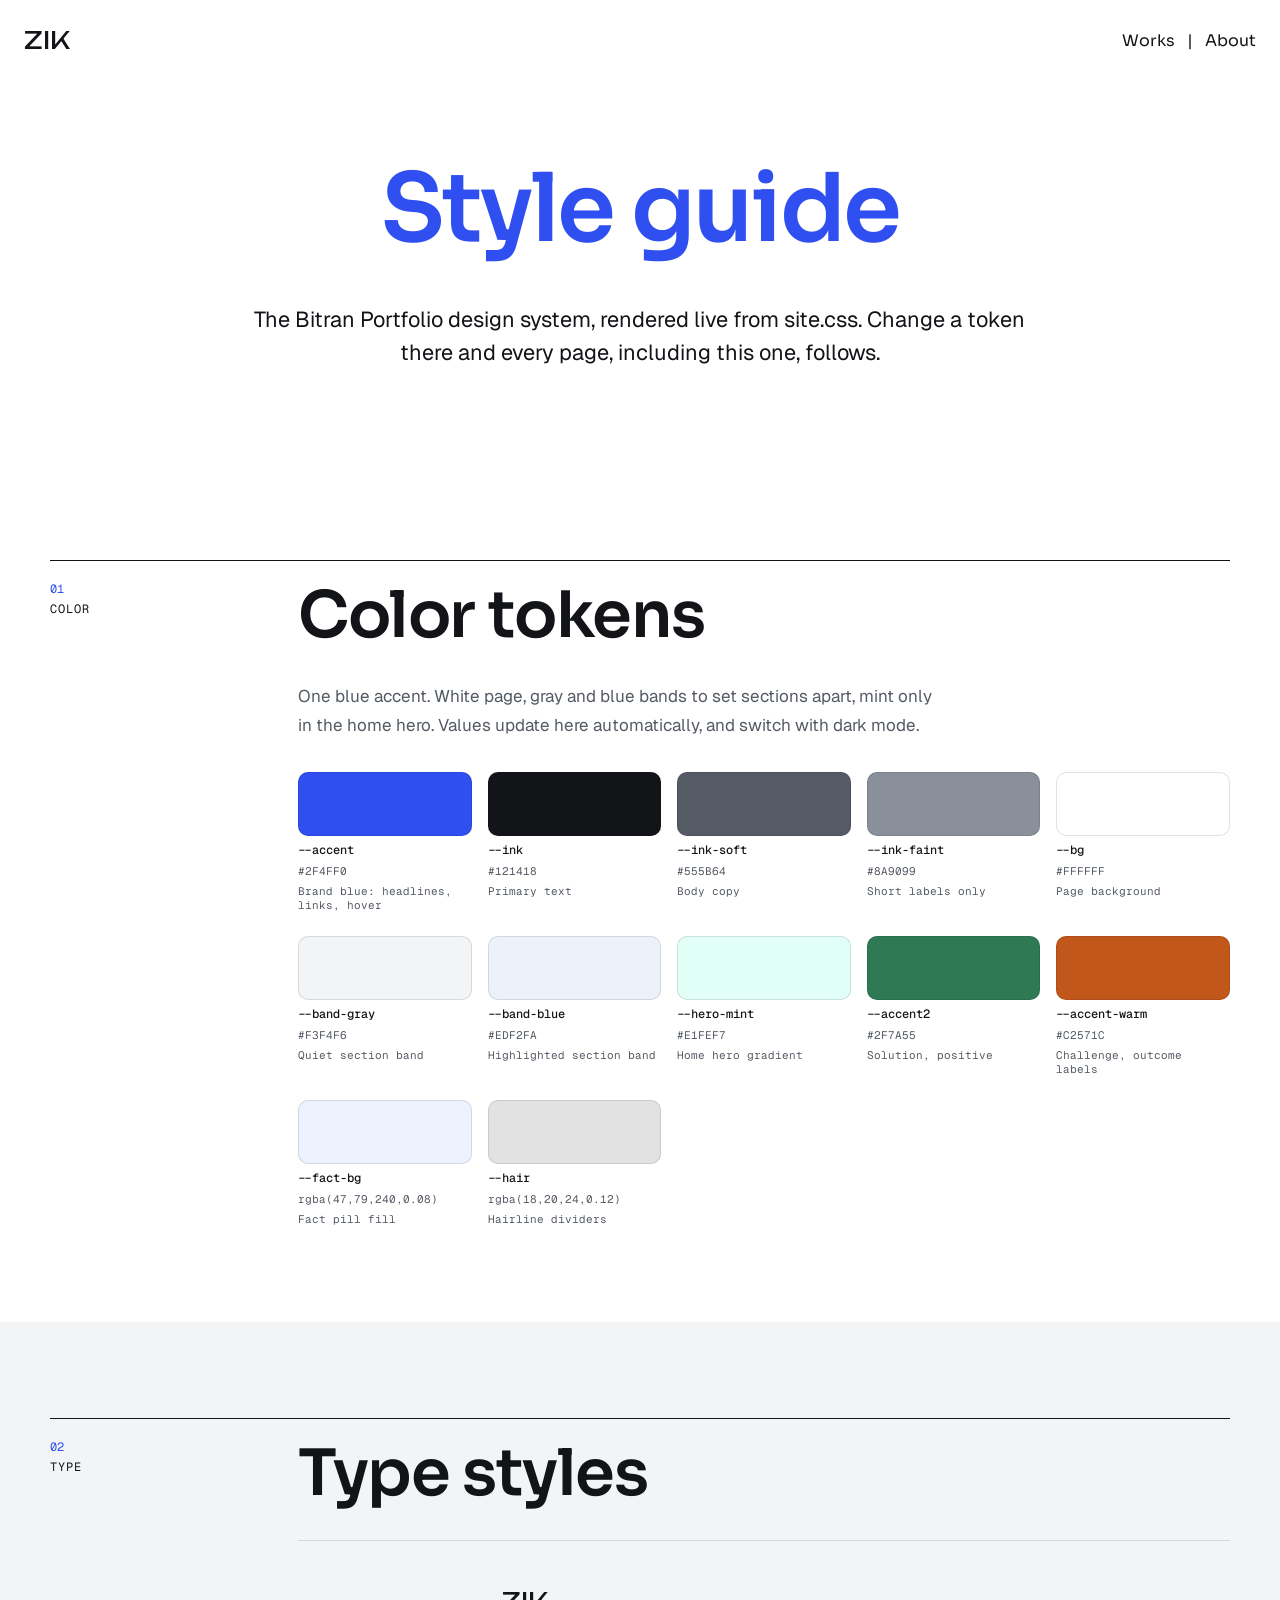
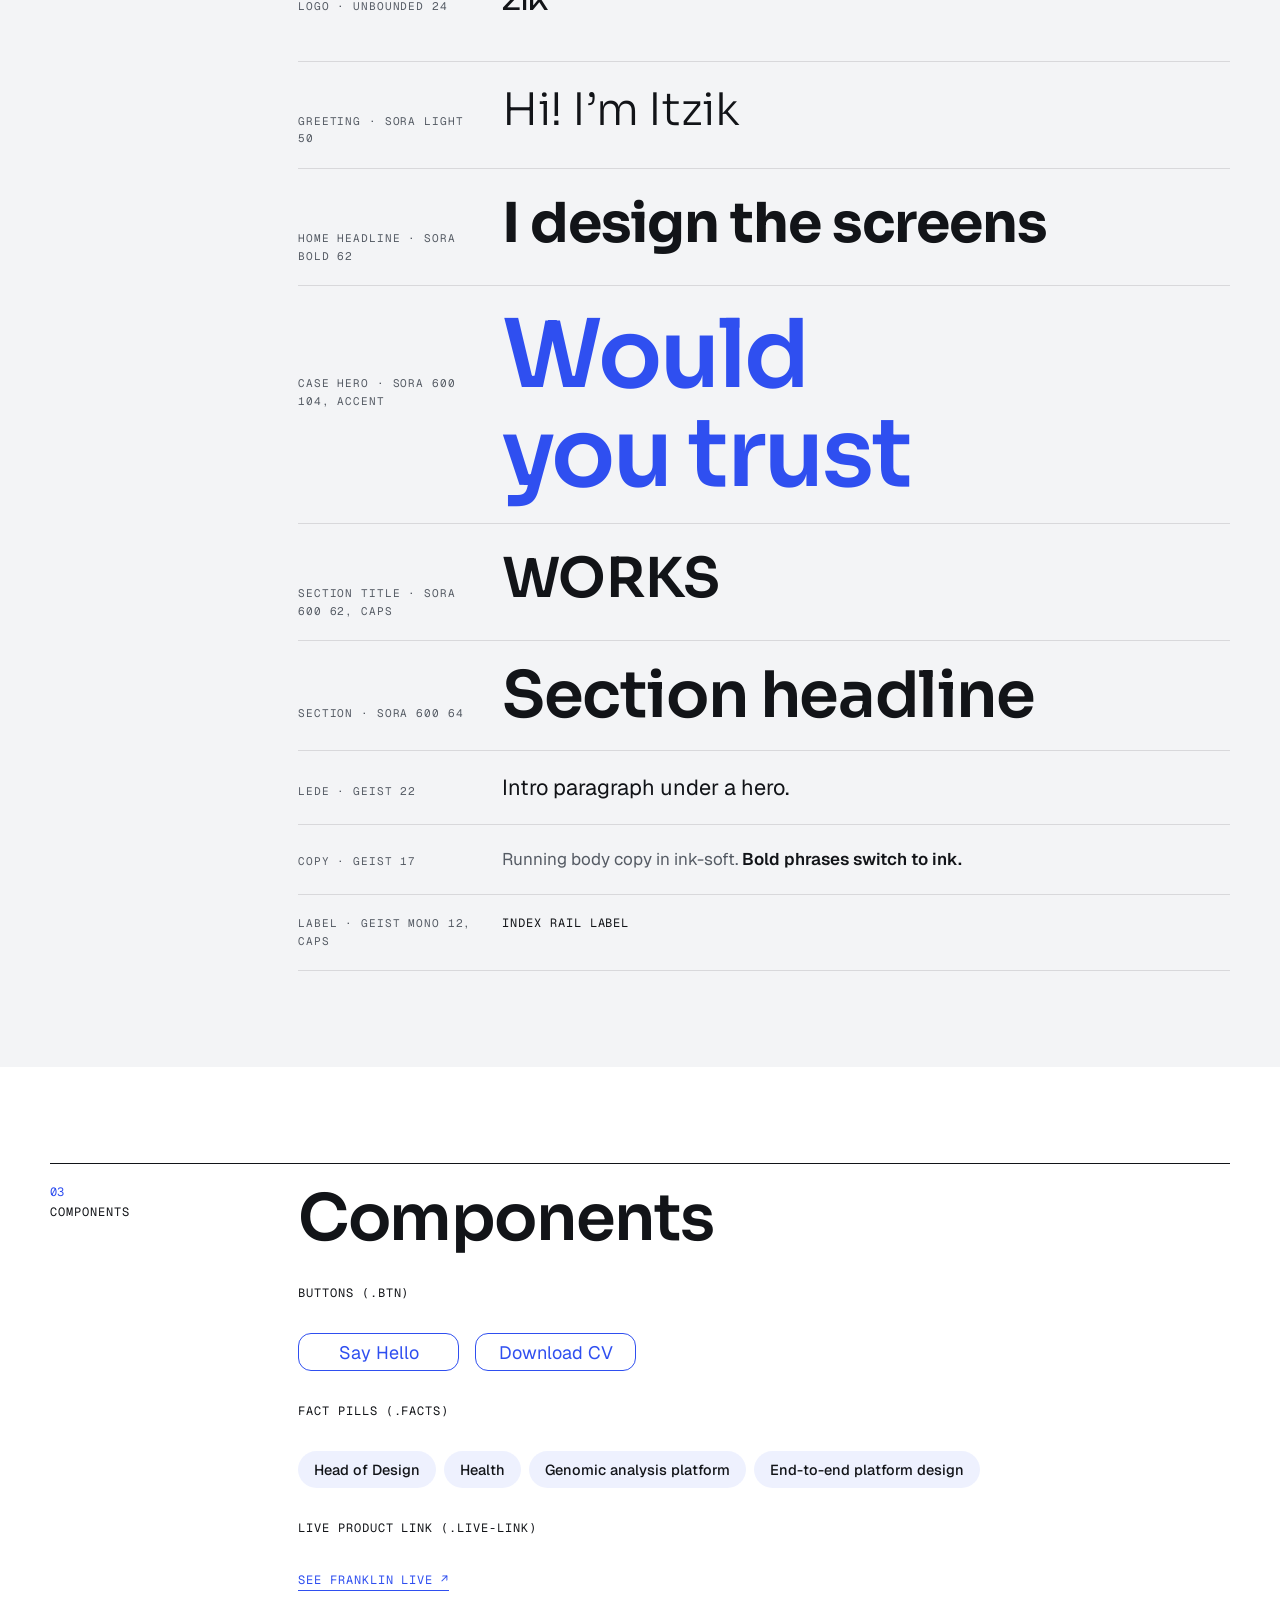
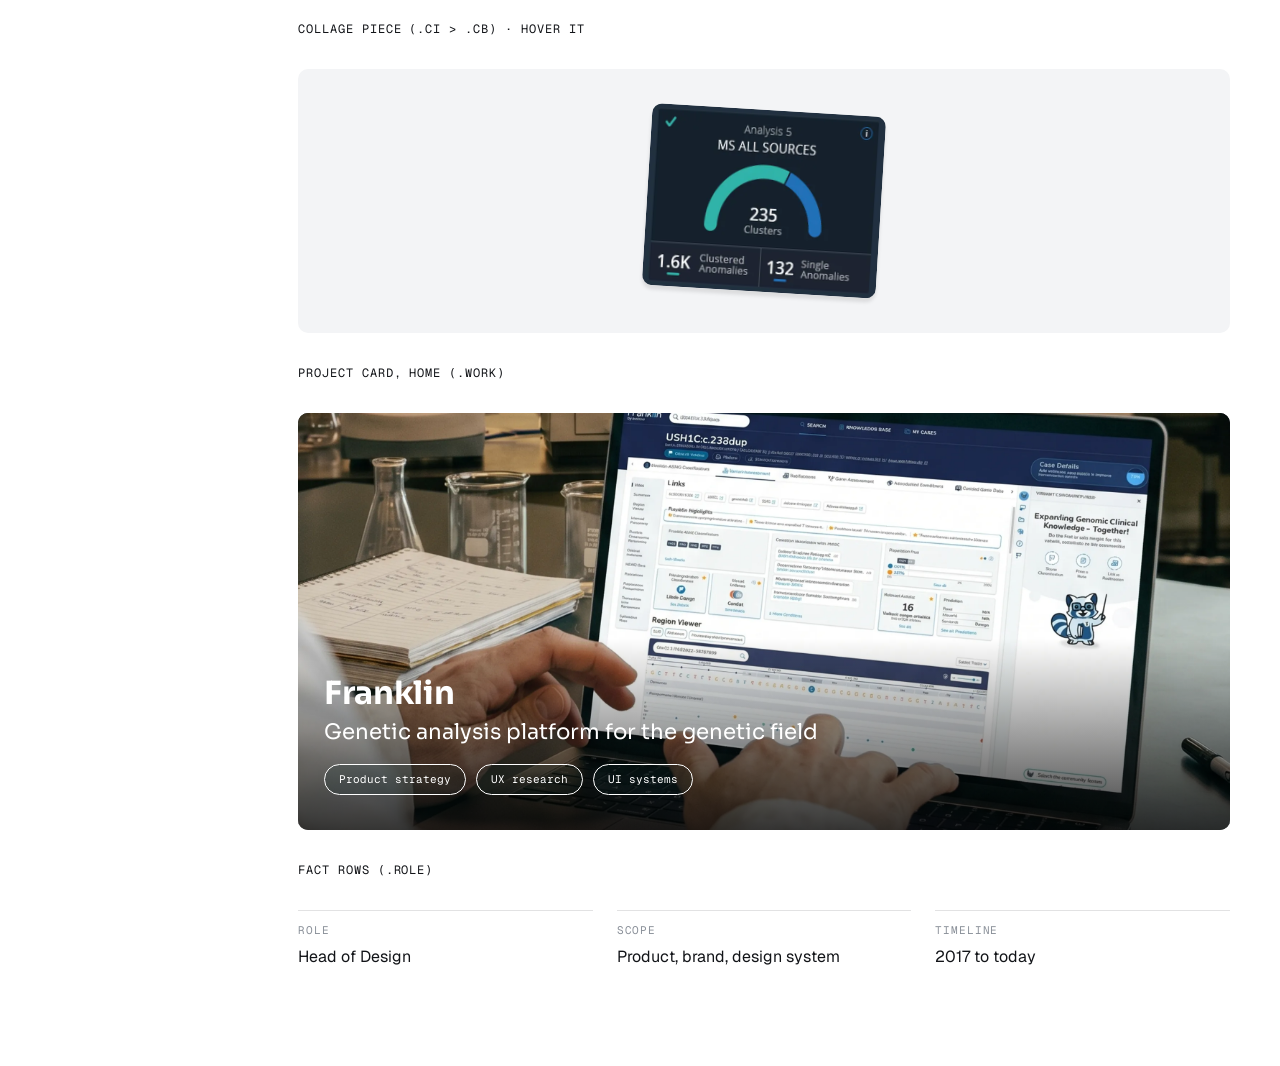
==== styleguide/index.html @ 66c37bba "Replace the temporary portfolio with the new site Home page from the Figma design (hero, screenshot " ====
<!doctype html>
<html lang="en">
<head>
<meta charset="utf-8">
<meta name="color-scheme" content="light">
<meta name="viewport" content="width=device-width, initial-scale=1, viewport-fit=cover">
<title>Style Guide · Itzik Bitran</title>
<meta name="robots" content="noindex">
<link rel="icon" href="../favicon.ico" sizes="any">
<link rel="icon" type="image/png" sizes="32x32" href="../assets/icons/favicon-32.png">
<link rel="apple-touch-icon" href="../assets/icons/apple-touch-icon.png">
<meta property="og:type" content="website">
<meta property="og:site_name" content="Itzik Bitran">
<meta property="og:title" content="Style Guide · Itzik Bitran">
<meta property="og:description" content="">
<meta property="og:image" content="https://itzikbitran.com/assets/share/home.jpg">
<meta property="og:image:width" content="1200">
<meta property="og:image:height" content="630">
<meta name="twitter:card" content="summary_large_image">
<link rel="stylesheet" href="https://fonts.googleapis.com/css2?family=Sora:wght@300;400;600;700&family=Geist:wght@400;500;600&family=Geist+Mono:wght@400;500&display=swap">
<link rel="stylesheet" href="https://fonts.googleapis.com/css2?family=Unbounded:wght@400&text=ZIK&display=swap">
<link rel="stylesheet" href="../assets/css/site.css">
</head>
<body>
<!-- Live style guide. Everything here is drawn from assets/css/site.css, so it always shows the current system.
     To change the system, edit the tokens at the top of site.css (or ask Claude), then reload this page. -->
<header class="sitebar" id="sitebar">
  <nav class="topbar" aria-label="Main">
    <a class="logo" href="../" aria-label="Itzik Bitran, home">ZIK</a>
    <span class="nav"><a href="../#works">Works</a><i aria-hidden="true">|</i><a href="../#about">About</a></span>
  </nav>
</header>

<section class="band tight">
  <header class="frame hero">
    <h1>Style guide</h1>
    <div class="hero-foot"><p class="lede">The Bitran Portfolio design system, rendered live from site.css. Change a token there and every page, including this one, follows.</p></div>
  </header>
</section>

<section class="band">
  <div class="grid">
    <aside class="idx"><span class="n">01</span><span class="l">Color</span></aside>
    <div class="body">
      <h2>Color tokens</h2>
      <p class="copy">One blue accent. White page, gray and blue bands to set sections apart, mint only in the home hero. Values update here automatically, and switch with dark mode.</p>
      <div class="sg-swatches" id="swatches"></div>
    </div>
  </div>
</section>

<section class="band gray">
  <div class="grid">
    <aside class="idx"><span class="n">02</span><span class="l">Type</span></aside>
    <div class="body">
      <h2>Type styles</h2>
      <div class="sg-type">
        <div><span class="k">Logo · Unbounded 24</span><span class="topbar"><span class="logo">ZIK</span></span></div>
        <div><span class="k">Greeting · Sora Light 50</span><p class="home-hero" style="background:none; padding:0"><span class="hi">Hi! I’m Itzik</span></p></div>
        <div><span class="k">Home headline · Sora Bold 62</span><div class="home-hero" style="background:none; padding:0"><h1 style="margin:0">I design the screens</h1></div></div>
        <div><span class="k">Case hero · Sora 600 104, accent</span><div class="hero" style="padding:0; text-align:left"><h1 style="margin:0">Would you trust</h1></div></div>
        <div><span class="k">Section title · Sora 600 62, caps</span><p class="section-title" style="text-align:left">Works</p></div>
        <div><span class="k">Section · Sora 600 64</span><h2>Section headline</h2></div>
        <div><span class="k">Lede · Geist 22</span><p class="lede">Intro paragraph under a hero.</p></div>
        <div><span class="k">Copy · Geist 17</span><p class="copy">Running body copy in ink-soft. <strong>Bold phrases switch to ink.</strong></p></div>
        <div><span class="k">Label · Geist Mono 12, caps</span><span class="mono">Index rail label</span></div>
      </div>
    </div>
  </div>
</section>

<section class="band">
  <div class="grid">
    <aside class="idx"><span class="n">03</span><span class="l">Components</span></aside>
    <div class="body">
      <h2>Components</h2>

      <p class="mono">Buttons (.btn)</p>
      <div class="sg-row"><a class="btn" href="#">Say Hello</a><a class="btn" href="#">Download CV</a></div>

      <p class="mono">Fact pills (.facts)</p>
      <ul class="facts" style="margin:0"><li><span class="k">Role</span><span class="v">Head of Design</span></li><li><span class="k">Industry</span><span class="v">Health</span></li><li><span class="k">Product</span><span class="v">Genomic analysis platform</span></li><li><span class="k">Service</span><span class="v">End-to-end platform design</span></li></ul>

      <p class="mono">Live product link (.live-link)</p>
      <div><a class="live-link" href="#">See Franklin live ↗</a></div>

      <p class="mono">Collage piece (.ci > .cb) · hover it</p>
      <div class="sg-demo"><div class="collage-one"><div class="ci" style="--x:50%; --y:50%; --w:90%; --ar:235/183; --r:3.5deg; --d:0"><div class="cb sh-soft"><img src="../assets/img/home/c-analysis.webp" alt=""></div></div></div></div>

      <p class="mono">Project card, home (.work)</p>
      <a class="work" href="../projects/franklin/"><img src="../assets/img/home/card-franklin.webp" alt=""><div class="txt"><b>Franklin</b><span class="d">Genetic analysis platform for the genetic field</span><span class="tags"><span>Product strategy</span><span>UX research</span><span>UI systems</span></span></div></a>

      <p class="mono">Fact rows (.role)</p>
      <div class="role"><div><span class="k">Role</span><p>Head of Design</p></div><div><span class="k">Scope</span><p>Product, brand, design system</p></div><div><span class="k">Timeline</span><p>2017 to today</p></div></div>
    </div>
  </div>
</section>

<script>
// Reads each token's current value from site.css, so the swatches never drift from the real system.
(function(){
  var tokens=[['--accent','Brand blue: headlines, links, hover'],['--ink','Primary text'],['--ink-soft','Body copy'],['--ink-faint','Short labels only'],['--bg','Page background'],['--band-gray','Quiet section band'],['--band-blue','Highlighted section band'],['--hero-mint','Home hero gradient'],['--accent2','Solution, positive'],['--accent-warm','Challenge, outcome labels'],['--fact-bg','Fact pill fill'],['--hair','Hairline dividers']];
  var box=document.getElementById('swatches'), cs=getComputedStyle(document.documentElement);
  tokens.forEach(function(t){
    var d=document.createElement('div'); d.className='sg-swatch'; d.style.setProperty('--v','var('+t[0]+')');
    d.innerHTML='<i></i><b>'+t[0]+'</b><span>'+cs.getPropertyValue(t[0]).trim()+'</span><span>'+t[1]+'</span>';
    box.appendChild(d);
  });
})();
</script>
<script src="../assets/js/site.js"></script>
</body>
</html>
---- assets/css/site.css ----
/* Layout: Swiss two-column grid (index rail + content) on a white page, hairline rules instead of boxes, 3px image corners, Sora headlines, Geist body, Geist Mono labels. */
  :root{
    --ink:#121418; --ink-soft:#555B64; --ink-faint:#8A9099; --bg:#FFFFFF; --tile:#FFFFFF;
    --rule:#121418; --hair:rgba(18,20,24,0.12);
    --band-gray:#F3F4F6; --band-blue:#EDF2FA;
    --accent:#2F4FF0; --accent2:#2F7A55; --accent-warm:#C2571C;
    --benign:#3E9A6A; --vus:#A3ABB5; --path:#C8602A;
    --on-accent:#FFFFFF;
    --av1-bg:#DDE4FF; --av1-fg:#2F4FF0; --av2-bg:#DCF0E3; --av2-fg:#2F7A55; --av3-bg:#FBE4D4; --av3-fg:#C2571C; --av4-bg:#ECE3FB; --av4-fg:#6B46C9;
    --bar-bg:#FFFFFF; --hero-mint:#E1FEF7; --bar-h:80px; --radius-card:10px; --about-bg:#090708; --lime:#B9FF00; --band-dark:#0E1116; --text-w:640px; --fact-bg:rgba(47,79,240,0.08); --top-green:rgba(62,154,106,0.16); --top-blue:rgba(47,79,240,0.14);
    --f-display:'Sora', system-ui, sans-serif;
    --f-body:'Geist', 'Helvetica Neue', Arial, system-ui, sans-serif;
    --f-mono:'Geist Mono', ui-monospace, 'SFMono-Regular', monospace;
    --f-logo:'Unbounded', var(--f-display);
  }
  /* The site is light only: it never switches to dark colors, even when the visitor's system is in dark mode.
     The dark values below are kept for reference and only apply if a page sets data-theme="dark" on purpose. */
  :root{color-scheme:light;}
  :root[data-theme="dark"]{
    --av1-bg:#22306B; --av1-fg:#93A6FF; --av2-bg:#1E3A2B; --av2-fg:#8FD1A8; --av3-bg:#43281A; --av3-fg:#E8A06A; --av4-bg:#33264F; --av4-fg:#B9A0F2;
    --ink:#F0F1F3; --ink-soft:#B4BAC2; --ink-faint:#7F8690; --bg:#121418; --tile:#1C1F24;
    --rule:#F0F1F3; --hair:rgba(240,241,243,0.14);
    --band-gray:#1A1D21; --band-blue:#16202C;
    --bar-bg:#121418; --hero-mint:#0F2A26; --band-dark:#0A0C10; --fact-bg:rgba(147,166,255,0.12); --accent:#93A6FF; --accent2:#8FD1A8; --accent-warm:#E8A06A;
    --benign:#8FD1A8; --vus:#7E8792; --path:#E8A06A; --on-accent:#121418;
    color-scheme:dark;
  }
  *{box-sizing:border-box;}
  [hidden]{display:none!important;}
  html{-webkit-text-size-adjust:100%; scroll-padding-top:var(--bar-h);}
  @media (prefers-reduced-motion: no-preference){ html{scroll-behavior:smooth;} }
  @media (max-width:640px){ :root{--bar-h:64px;} }
  h1,h2,h3,h4,.big,.n,b{font-kerning:normal; font-feature-settings:'kern' 1, 'liga' 1;}
  body{margin:0; text-rendering:optimizeLegibility; font-kerning:normal; font-optical-sizing:auto; background:var(--bg); color:var(--ink); font-family:var(--f-body); font-size:16px; -webkit-font-smoothing:antialiased;}
  h1,h2,h3,h4{font-family:var(--f-display); color:var(--ink); margin:0; text-wrap:balance;}
  p{margin:0;}
  a{color:var(--accent);}
  a:focus-visible, button:focus-visible{outline:2px solid var(--accent); outline-offset:3px;}
  .mono{font-family:var(--f-mono); font-size:12px; letter-spacing:0.08em; text-transform:uppercase;}
  img{display:block; max-width:100%; height:auto;}

  /* frame */
  .band{padding-inline:24px; padding-block:96px;}
  .band.gray{background:var(--band-gray);}
  .band.blue{background:var(--band-blue);}
  .band.tight{padding-block:40px;}
  .frame{max-width:1180px; margin:0 auto;}
  .grid{max-width:1180px; margin:0 auto; display:grid; grid-template-columns:200px minmax(0,1fr); gap:0 48px; border-top:1.5px solid var(--rule); padding-top:20px;}
  .idx{display:grid; align-content:start; gap:4px; position:sticky; top:88px; align-self:start;}
  .idx .n{font-family:var(--f-mono); font-size:12px; color:var(--accent);}
  .idx .l{font-family:var(--f-mono); font-size:12px; letter-spacing:0.08em; text-transform:uppercase; color:var(--ink);}
  .body{min-width:0; display:grid; gap:32px; align-content:start;}
  h2{font-size:clamp(34px,5vw,64px); line-height:1.08; letter-spacing:-0.022em; font-weight:600; max-width:17ch; hyphens:none;}
  .lede{font-size:clamp(19px,1.7vw,22px); line-height:1.5; color:var(--ink); max-width:34em; letter-spacing:0;}
  .copy{font-size:17px; line-height:1.7; color:var(--ink-soft); max-width:38em;}
  .copy strong{color:var(--ink); font-weight:600;}
  .cols2{display:grid; grid-template-columns:repeat(2,minmax(0,1fr)); gap:32px 48px;}

  /* top + hero */
  /* site bar: ZIK wordmark left, Works | About right. Transparent at the top, solid page color once scrolled. */
  .sitebar{position:sticky; top:0; z-index:50; padding-inline:24px; padding-top:env(safe-area-inset-top,0px); background:transparent; transition:background .2s ease, box-shadow .2s ease;}
  .sitebar.scrolled{background:var(--bar-bg);}
  .topbar{display:flex; justify-content:space-between; align-items:center; gap:12px; height:var(--bar-h); font-family:var(--f-display); font-size:16px;}
  .topbar a{color:var(--ink); text-decoration:none; transition:color .2s ease;}
  .topbar a:hover{color:var(--accent);}
  .topbar .logo{font-family:var(--f-logo); font-size:24px; line-height:1; letter-spacing:0;}
  .topbar .nav{display:flex; align-items:center; gap:12px;}
  .topbar .nav i{font-style:normal; color:var(--ink);}
  .under-bar, .band.under-bar{margin-top:calc(-1 * var(--bar-h)); padding-top:var(--bar-h);}
  .band.flush-b{padding-bottom:0;}
  @media (max-width:640px){ .sitebar{padding-inline:16px;} }
  .hero{padding-block:40px 56px;}
  .hero h1{color:var(--accent); font-size:clamp(40px,7.4vw,104px); line-height:1.04; letter-spacing:-0.028em; font-weight:600; max-width:13ch;}
  .facts{list-style:none; margin:28px 0 0; padding:0; display:flex; flex-wrap:wrap; gap:8px;}
  .facts li{display:inline-flex; align-items:baseline; gap:0; padding:9px 16px; border-radius:100px; background:var(--fact-bg); backdrop-filter:blur(6px);}
  .facts .k{position:absolute; width:1px; height:1px; overflow:hidden; clip:rect(0 0 0 0); white-space:nowrap;}
  .facts .v{font-size:14.5px; font-weight:500; color:var(--ink);}
  .hero-foot{display:grid; grid-template-columns:minmax(0,1fr); gap:32px; margin-top:44px;}
  .hero-foot .lede{max-width:36em;}
  .meta{display:grid; grid-template-columns:repeat(4,minmax(0,1fr)); gap:16px 24px; max-width:900px;}
  .meta div{border-top:1px solid var(--hair); padding-top:10px; display:grid; gap:4px; align-content:start;}
  .meta .k{font-family:var(--f-mono); font-size:11px; letter-spacing:0.08em; text-transform:uppercase; color:var(--ink-faint);}
  .meta .v{font-family:var(--f-display); font-size:20px; font-weight:600; letter-spacing:-0.012em;}
  .acmg{height:4px; background:linear-gradient(90deg, var(--benign), var(--vus) 50%, var(--path)); margin-top:40px;}
  .acmg-scale{display:flex; justify-content:space-between; margin-top:8px; font-family:var(--f-mono); font-size:11px; letter-spacing:0.08em; text-transform:uppercase; color:var(--ink-faint);}

  .hero h1, .hero .facts, .hero .lede{will-change:opacity, transform, filter;}
  /* centered hero */
  .hero{text-align:center;}
  .hero h1{margin-inline:auto;}
  .hero .facts{justify-content:center;}
  .hero .hero-foot{justify-items:center;}
  .hero .lede{margin-inline:auto;}
  /* hero photo */
    .top-glow{background:radial-gradient(70% 120% at 0% 0%, var(--top-green), transparent 70%), radial-gradient(70% 120% at 100% 0%, var(--top-blue), transparent 70%), var(--bg);}
  .top-glow{position:relative; isolation:isolate;}
  .top-glow > *:not(.waves){position:relative; z-index:1;}
  .waves{position:absolute; inset:0; width:100%; height:100%; z-index:0; pointer-events:none; opacity:0; transition:opacity 1.2s ease;}
  .waves.on{opacity:1;}
  .hero-photo{padding-inline:24px; max-width:1228px; margin:0 auto;}
  .hero-photo img{width:100%; height:auto; border-radius:0;}
  .hero-photo .shot{cursor:default;}
  /* white space under the hero image, and a shorter band top for the section right after it */
  .hero-photo{padding-bottom:72px;}
  .hero-photo + .band{padding-top:48px;}
  @media (max-width:640px){ .hero-photo{padding-bottom:40px;} .hero-photo + .band{padding-top:32px;} }
  /* full-bleed hero: the image runs to the window edges, centered on its main object; the window crops the sides, no white gap */
  .hero-photo.bleed{max-width:none; padding-inline:0; overflow:hidden;}
  .hero-photo.bleed img{width:min(126vw, 1818px); max-width:none; margin-left:50%; transform:translateX(-50%);}
  @media (max-width:640px){ .hero-photo.bleed{padding-inline:0;} .hero-photo.bleed img{width:100%; margin-left:0; transform:none;} }
  /* viewer */
  .seg{display:flex; gap:24px; margin-bottom:16px; border-bottom:1px solid var(--hair);}
  .seg button{font:500 12px var(--f-mono); letter-spacing:0.08em; text-transform:uppercase; border:0; background:none; color:var(--ink-faint); padding:0 0 12px; cursor:pointer; border-bottom:2px solid transparent; margin-bottom:-1px;}
  .seg button[aria-pressed="true"]{color:var(--ink); border-bottom-color:var(--accent);}
  .shot{cursor:zoom-in;}
  .mat{background:none; padding:0;}
  .mat img, .shot img{border-radius:3px;}

  /* shift list */
  .shift{display:grid; border-top:1px solid var(--hair);}
  .shift div{display:grid; grid-template-columns:minmax(0,1fr) 40px minmax(0,1.4fr); align-items:baseline; gap:16px; padding-block:18px; border-bottom:1px solid var(--hair);}
  .shift .from{font-family:var(--f-mono); font-size:13px; color:var(--ink-faint); text-decoration:line-through; text-decoration-color:var(--hair);}
  .shift .ar{font-family:var(--f-mono); color:var(--accent2);}
  .shift .to{font-family:var(--f-display); font-size:clamp(20px,2.4vw,30px); font-weight:600; letter-spacing:-0.018em; line-height:1.1;}

  /* summary definition grid */
  .defs{display:grid; grid-template-columns:repeat(4,minmax(0,1fr)); gap:0 24px;}
  .defs div{border-top:1px solid var(--rule); padding-top:12px; display:grid; gap:10px; align-content:start;}
  .defs .k{font-family:var(--f-mono); font-size:11px; letter-spacing:0.08em; text-transform:uppercase; color:var(--accent);}
  .defs p{font-size:15px; line-height:1.6; color:var(--ink-soft);}
  .more{display:grid; gap:14px;}
  .toggle{justify-self:start; font:500 12px var(--f-mono); letter-spacing:0.08em; text-transform:uppercase; background:none; border:0; border-bottom:1px solid currentColor; color:var(--accent); cursor:pointer; padding:0 0 2px;}

  /* role */
  .role{display:grid; grid-template-columns:repeat(3,minmax(0,1fr)); gap:0 24px;}
  .role div{border-top:1px solid var(--hair); padding-top:12px; display:grid; gap:8px; align-content:start;}
  .role .k{font-family:var(--f-mono); font-size:11px; letter-spacing:0.08em; text-transform:uppercase; color:var(--ink-faint);}
  .role p{font-size:16px; line-height:1.55;}
  .quote{font-family:var(--f-display); font-weight:300; font-size:clamp(24px,2.8vw,36px); line-height:1.25; letter-spacing:-0.018em; max-width:24em; color:var(--accent);}
  .quote::before{content:'“'; color:var(--accent);}
  .quote::after{content:'”'; color:var(--accent);}

  /* era */
  .era{display:grid; grid-template-columns:minmax(0,1fr) minmax(0,1fr); gap:0 48px;}
  .era div{border-top:1px solid var(--hair); padding-top:14px; display:grid; gap:6px; align-content:start;}
  .era .k{font-family:var(--f-mono); font-size:11px; letter-spacing:0.08em; text-transform:uppercase; color:var(--ink-faint);}
  .era h3{font-size:clamp(28px,3.4vw,44px); font-weight:300; letter-spacing:-0.022em;}
  .era .now h3{font-weight:600; color:var(--accent);}
  .era p{font-size:15.5px; line-height:1.55; color:var(--ink-soft); max-width:26em;}

  /* users */
  .users{display:grid; grid-template-columns:repeat(4,minmax(0,1fr)); gap:0 24px;}
  .users .user{ display:grid; gap:12px; align-content:start;}
  .av{position:relative; width:100%; margin-bottom:6px; border-radius:8px; overflow:hidden;}
  .av > img{transition:transform .8s cubic-bezier(.2,.7,.2,1);}
  .av::after{content:''; position:absolute; left:0; bottom:0; height:3px; width:100%; background:var(--accent); transform:scaleX(0); transform-origin:left; transition:transform .5s cubic-bezier(.2,.7,.2,1);}
  .users .user h3{transition:color .3s ease, text-shadow .3s ease;}
  @media (hover:hover) and (pointer:fine){
    .users .user:hover .av > img{transform:scale(1.06);}
    .users .user:hover .av::after{transform:scaleX(1);}
    .users .user:hover h3{color:var(--accent); text-shadow:1px 0 rgba(255,42,109,.55), -1px 0 rgba(5,217,232,.55);}
  }
  @media (prefers-reduced-motion: reduce){ .av > img, .av::after{transition:none;} .users .user:hover .av > img{transform:none;} }
  .av > img{width:100%; height:auto; aspect-ratio:2/3; display:block; border-radius:8px; object-fit:cover; background:var(--av-bg);}
  .av-badge{position:absolute; right:10px; bottom:10px; width:34px; height:34px; border-radius:50%; background:var(--tile); display:flex; align-items:center; justify-content:center; box-shadow:0 2px 8px rgba(18,20,24,0.18);}
  .av-badge svg{width:18px; height:18px; fill:none; stroke:var(--av-fg); stroke-width:1.7; stroke-linecap:round; stroke-linejoin:round;}
  .users h3{font-size:19px; font-weight:600; letter-spacing:-0.012em; line-height:1.2;}
  .needs{list-style:none; margin:0; padding:0; display:flex; flex-wrap:wrap; gap:6px;}
  .needs li{font-size:12.5px; font-weight:500; line-height:1; padding:7px 11px; border-radius:100px; background:var(--tile); color:var(--av-fg-text, var(--ink));}
  .users p{font-size:14.5px; line-height:1.55; color:var(--ink-soft);}

  /* challenge / solution */
  .cs{display:grid; grid-template-columns:repeat(2,minmax(0,1fr)); gap:0 48px;}
  .cs div{display:grid; gap:12px; align-content:start; border-top:4px solid var(--accent-warm); padding-top:16px;}
  .cs .so{border-top-color:var(--accent2);}
  .cs .k{font-family:var(--f-mono); font-size:11px; letter-spacing:0.08em; text-transform:uppercase; color:var(--accent-warm);}
  .cs .so .k{color:var(--accent2);}
  .cs h3{font-size:clamp(22px,2.4vw,30px); font-weight:600; letter-spacing:-0.018em; line-height:1.12;}
  .cs p{font-size:16px; line-height:1.65; color:var(--ink-soft);}

  .cmp{--pos:50%; position:relative; aspect-ratio:1500/748; background:#FFFFFF; border-radius:3px; overflow:hidden; user-select:none; touch-action:pan-y; box-shadow:0 0 0 1px var(--hair), 0 8px 28px rgba(18,20,24,0.06);} /* light frame: the white Before image would otherwise merge with the page */
  .cmp-layer{position:absolute; inset:0;}
  .cmp-layer img{width:100%; height:100%; object-fit:contain; pointer-events:none; display:block;}
  .cmp-after img{object-fit:cover;}
  .cmp-before{padding:2% 0;}
  .cmp-before{background:#FFFFFF; clip-path:inset(0 calc(100% - var(--pos)) 0 0);}
  .cmp-after{background:#FFFFFF;}
  .cmp-handle{position:absolute; top:0; bottom:0; left:var(--pos); width:2px; margin-left:-1px; background:var(--accent); pointer-events:none;}
  .cmp-handle span{position:absolute; top:50%; left:50%; width:44px; height:44px; margin:-22px 0 0 -22px; border-radius:50%; background:var(--accent); box-shadow:0 2px 10px rgba(18,20,24,0.18);}
  .cmp-handle span::before, .cmp-handle span::after{content:''; position:absolute; top:50%; width:0; height:0; margin-top:-5px; border:5px solid transparent;}
  .cmp-handle span::before{left:9px; border-right-color:#FFFFFF;}
  .cmp-handle span::after{right:9px; border-left-color:#FFFFFF;}
  .cmp-tag{position:absolute; bottom:14px; font-family:var(--f-mono); font-size:11px; letter-spacing:0.08em; text-transform:uppercase; padding:6px 10px; border-radius:100px; background:rgba(255,255,255,0.9); color:#555B64; pointer-events:none;}
  .cmp-tag-l{left:14px;} .cmp-tag-r{right:14px; color:#2F4FF0;}
  .cmp-range{position:absolute; inset:0; width:100%; height:100%; margin:0; opacity:0; cursor:ew-resize; -webkit-appearance:none; appearance:none;}
  .cmp-range:focus-visible + *{outline:none;}
  .cmp:focus-within .cmp-handle span{outline:2px solid var(--accent); outline-offset:3px;}
  .role-split{display:grid; grid-template-columns:minmax(0,1fr) minmax(0,2fr); gap:0 56px; align-items:start; margin-top:8px;}
  .role-split .role{grid-template-columns:minmax(0,1fr); gap:0; position:sticky; top:96px;}
  .role-split .role div{border-top:1px solid var(--hair); padding-block:14px 18px;}
  .role-split .role div:last-child{border-bottom:1px solid var(--hair);}
  .role-split .role p{font-size:15.5px; line-height:1.55; color:var(--ink);}
  .role-split .defs{grid-template-columns:repeat(2,minmax(0,1fr)); gap:32px 40px;}
  .role-split .defs div{gap:10px;}
  .role-split .defs p{font-size:16px; line-height:1.65;}
  @media (max-width:900px){ .role-split{grid-template-columns:minmax(0,1fr); gap:32px;} .role-split .role{position:static;} }
  @media (max-width:640px){ .role-split .defs{grid-template-columns:minmax(0,1fr); gap:24px;} }
  /* tensions */
  .tensions{display:grid;}
  .tension{display:grid; grid-template-columns:140px minmax(0,1fr); gap:24px; padding-block:28px; border-top:1px solid var(--hair);}
  .tension .n{font-family:var(--f-display); font-weight:300; font-size:clamp(56px,7vw,96px); line-height:0.95; letter-spacing:-0.03em; color:var(--accent);}
  .tension h3{font-size:clamp(22px,2.4vw,30px); font-weight:600; letter-spacing:-0.018em; margin-bottom:6px;}
  .tension .pull{font-family:var(--f-body); font-weight:500; font-size:16px; color:var(--accent2); margin-bottom:10px;}
  .tension p{font-size:16px; line-height:1.65; color:var(--ink-soft); max-width:36em;}

  /* flow */
  .flow-wrap{overflow-x:auto; background:var(--tile); padding:24px;}
  .flow{min-width:760px; width:100%; height:auto; display:block;}
  .flow .box{fill:var(--band-gray); stroke:var(--hair); stroke-width:1.2;}
  .flow .box.algo{fill:var(--band-blue); stroke:var(--accent);}
  .flow .box.human{fill:var(--band-gray); stroke:var(--accent2);}
  .flow .box.out{fill:var(--bg); stroke:var(--accent-warm);}
  .flow text{font-family:var(--f-body); font-size:13px; fill:var(--ink);}
  .flow .small{font-family:var(--f-mono); font-size:10.5px; fill:var(--ink-soft); letter-spacing:0.06em;}
  .flow .edge{stroke:var(--ink-soft); stroke-width:1.3; fill:none;}
  .flow .edge.dash{stroke-dasharray:4 4;}
  .flow .arrowhead{fill:var(--ink-soft);}
  .legend{display:flex; flex-wrap:wrap; gap:18px; font-family:var(--f-mono); font-size:11px; letter-spacing:0.08em; text-transform:uppercase; color:var(--ink-soft);}
  .legend span{display:inline-flex; align-items:center; gap:8px;}
  .legend i{width:14px; height:3px; display:inline-block;}

  /* interface */
  .chapter{display:grid; grid-template-columns:200px minmax(0,1fr); gap:0 48px; align-items:end; margin-bottom:28px;}
  .chapter .n{font-family:var(--f-mono); font-size:12px; letter-spacing:0.08em; text-transform:uppercase; color:var(--accent);}
  .chapter h3{font-size:clamp(30px,4vw,52px); font-weight:600; letter-spacing:-0.022em; line-height:1;}
  .chapter-text{display:grid; grid-template-columns:200px minmax(0,1fr); gap:0 48px; margin-bottom:40px;}
  .chapter-text .copy{grid-column:2;}
  .stack{display:grid; gap:16px;}
  .pair{display:grid; grid-template-columns:repeat(2,minmax(0,1fr)); gap:16px;}
  .chapter-gap{height:96px;}

  /* mascot */
  .m-intro{display:grid; grid-template-columns:minmax(0,5fr) minmax(0,7fr); gap:48px; align-items:center;}
  .m-intro img{max-width:380px; width:100%; justify-self:center;}
  .tiles{display:grid; gap:12px;}
  .tiles.t3{grid-template-columns:repeat(3,minmax(0,1fr));}
  .tiles.t5{grid-template-columns:repeat(5,minmax(0,1fr));}
  .tile{border-radius:3px; background:#FFFFFF; aspect-ratio:1/1; display:flex; align-items:center; justify-content:center; padding:12%;}
  .tile img{max-height:100%; width:auto; object-fit:contain;}
  .tile img.tiny{max-height:50%;}
  .sub{display:flex; flex-wrap:wrap; align-items:baseline; gap:8px 16px; margin-bottom:16px;}
  .sub h4{font-size:22px; font-weight:600; letter-spacing:-0.015em;}
  .feed-row{display:grid; grid-template-columns:minmax(0,4fr) minmax(0,6fr); gap:48px; align-items:center;}

  /* outcomes */
  .outs{display:grid; grid-template-columns:repeat(2,minmax(0,1fr)); gap:0 48px;}
  .out{border-top:1px solid var(--rule); padding-block:16px 36px; display:grid; gap:10px; align-content:start;}
  .out .k{font-family:var(--f-mono); font-size:11px; letter-spacing:0.08em; text-transform:uppercase; color:var(--accent-warm);}
  .out .big{font-family:var(--f-display); font-size:clamp(44px,6vw,84px); font-weight:600; letter-spacing:-0.025em; line-height:1.02; font-variant-numeric:tabular-nums;}
  .out p{font-size:15.5px; line-height:1.6; color:var(--ink-soft); max-width:30em;}

  /* related work */
  .rel-head{display:flex; justify-content:space-between; align-items:end; gap:16px; margin-bottom:32px;}
  .rel-head h2{max-width:none;}
  .next{display:grid; grid-template-columns:repeat(3,minmax(0,1fr)); gap:16px;}
  .card{position:relative; display:block; aspect-ratio:4/5; overflow:hidden; border-radius:3px; color:#FFFFFF; text-decoration:none; background:#121418;}
  .card img{position:absolute; inset:0; width:100%; height:100%; object-fit:cover; transition:transform .5s ease;}
  .card::after{content:''; position:absolute; inset:0; background:linear-gradient(180deg, rgba(10,12,16,0) 40%, rgba(10,12,16,0.55) 68%, rgba(10,12,16,0.92) 100%);}
  .card .txt{position:absolute; left:0; right:0; bottom:0; padding:28px; z-index:1; display:grid; gap:10px;}
  .card b{font-family:var(--f-display); font-size:clamp(26px,2.6vw,36px); font-weight:600; letter-spacing:-0.02em; line-height:1;}
  .card .d{font-size:15px; line-height:1.5; color:rgba(255,255,255,0.86); max-width:28em;}
  .card .tags{display:flex; flex-wrap:wrap; gap:6px; margin-top:4px;}
  .card .tags span{font-size:12.5px; border:1px solid rgba(255,255,255,0.55); border-radius:100px; padding:5px 11px; color:#FFFFFF;}
  .card:hover img{transform:scale(1.03);}
  .card:focus-visible{outline:2px solid var(--accent); outline-offset:3px;}
  @media (prefers-reduced-motion: reduce){ .card img{transition:none;} .card:hover img{transform:none;} }
  .foot{display:grid; gap:20px;}
  .foot .big{font-family:var(--f-display); font-size:clamp(30px,4.2vw,56px); font-weight:600; letter-spacing:-0.022em; line-height:1.05; max-width:18ch;}
  .foot-contact{display:flex; gap:24px; flex-wrap:wrap; font-family:var(--f-mono); font-size:13px;}
  .foot-contact a, .foot-contact span{color:var(--ink); text-decoration:none; border-bottom:1px solid var(--hair); padding-bottom:2px;}
  .foot-contact span{user-select:all;}

  .lb{position:fixed; inset:0; background:rgba(8,10,12,0.94); display:flex; align-items:center; justify-content:center; z-index:100; padding:28px; cursor:zoom-out;}
  .lb img{max-width:96vw; max-height:92vh;}

  @media (max-width:900px){
    .grid, .chapter, .chapter-text{grid-template-columns:minmax(0,1fr); gap:16px;}
    .chapter-text .copy{grid-column:1;}
    .idx{position:static; grid-auto-flow:column; justify-content:start; gap:12px;}
    .defs, .users{grid-template-columns:repeat(2,minmax(0,1fr)); gap:24px;}
    .hero-foot{grid-template-columns:minmax(0,1fr);}
    .tiles.t5{grid-template-columns:repeat(3,minmax(0,1fr));}
  }
  @media (max-width:900px){ .next{grid-template-columns:minmax(0,1fr);} .card{aspect-ratio:4/3;} }
  @media (max-width:640px){
    .band{padding-block:64px; padding-inline:16px;}
    .meta{grid-template-columns:repeat(2,minmax(0,1fr)); gap:16px 20px;}
    .defs, .users, .cols2, .cs, .era, .role, .outs, .next, .pair, .m-intro, .feed-row{grid-template-columns:minmax(0,1fr); gap:24px;}
    .shift div{grid-template-columns:minmax(0,1fr); gap:4px;}
    .shift .ar{display:none;}
    .tension{grid-template-columns:minmax(0,1fr); gap:8px;}
    .tiles.t3{grid-template-columns:repeat(3,minmax(0,1fr)); gap:8px;}
    .tiles.t5{display:flex; overflow-x:auto; gap:8px; scroll-snap-type:x mandatory; margin-inline:-16px; padding-inline:16px;}
    .tiles.t5 .tile{flex:0 0 42%; scroll-snap-align:start;}
  }

  /* ---------- Home ---------- */
  /* home hero: white to mint to white, centered greeting, headline, two outline buttons, then the screenshot collage */
  .home-hero{background:linear-gradient(179deg, var(--bg) 1%, var(--hero-mint) 79%, var(--bg) 99%); overflow:hidden; padding-bottom:clamp(48px,8vw,117px);}
  .home-hero .intro{max-width:1180px; margin:0 auto; padding:clamp(40px,4.3vw,62px) 24px 0; text-align:center; display:grid; justify-items:center;}
  .home-hero .hi{font-family:var(--f-display); font-weight:300; font-size:clamp(30px,3.5vw,50px); line-height:1.26; letter-spacing:-0.01em; color:var(--ink);}
  .home-hero h1{margin-top:14px; font-size:clamp(34px,4.3vw,62px); font-weight:700; line-height:1.26; letter-spacing:-0.02em; color:var(--ink); max-width:1040px;}
  .home-hero.fill{min-height:100vh; min-height:100svh;} /* 404: the gradient fills the screen */
  .cta{display:flex; flex-wrap:wrap; justify-content:center; gap:11px; margin-top:43px;}
  .btn{display:inline-flex; align-items:center; justify-content:center; min-width:161px; height:38px; padding:0 20px; border:1px solid var(--accent); border-radius:13px; font-family:var(--f-body); font-size:18px; color:var(--accent); text-decoration:none; transition:background .2s ease, color .2s ease;}
  .btn:hover{background:var(--accent); color:var(--on-accent);}
  .btn:focus-visible{outline:2px solid var(--accent); outline-offset:3px;}
  @media (max-width:640px){ .btn{min-width:0; flex:1 1 0; max-width:161px; padding:0 12px; font-size:16px; height:40px;} .cta{flex-wrap:nowrap; width:100%; margin-top:32px;} }

  /* collage: the stage is 1681x552 in Figma and sits 187px left of a 1440 page; items are placed in % of the stage.
     Each item: --x/--y center, --w width, --ar aspect ratio, --r rotation, --d parallax depth. site.js sets --mx/--my (-1..1) on the stage. */
  .collage{--W:min(116.74vw, 1960px); position:relative; width:var(--W); aspect-ratio:1681/552; margin-top:clamp(64px,11.4vw,164px); margin-left:calc(50% - 0.5396 * var(--W)); --mx:0; --my:0;}
  .ci{position:absolute; left:var(--x); top:var(--y); width:var(--w); aspect-ratio:var(--ar);
      transform:translate(-50%,-50%) translate(calc(var(--mx) * var(--d) * 26px), calc(var(--my) * var(--d) * 18px)) rotate(var(--r));}
  .ci .cb{position:relative; width:100%; height:100%; border-radius:10px; overflow:hidden; transition:transform .45s cubic-bezier(.2,.7,.2,1), box-shadow .45s ease;}
  .ci .cb img{width:100%; height:100%; object-fit:cover; display:block;}
  .ci .cb.line{border:1px solid #DDDDDD;}
  .ci .cb.line-soft{border:1px solid #F3F5F8;}
  .ci .cb.line-cyan{border:2px solid #00B0F8; border-radius:16px;}
  .ci .cb.line-teal{border:2px solid #017EAA;}
  .ci .cb.sh{box-shadow:0 4px 4px rgba(0,0,0,0.25);}
  .ci .cb.sh-soft{box-shadow:0 4px 4px rgba(0,0,0,0.1);}
  .ci .cb.free{border-radius:0; overflow:visible;}
  .ci .cb.free img{object-fit:contain; filter:drop-shadow(0 4px 2px rgba(0,0,0,0.12));}
  .ci .cb.dot{border-radius:50%; background:var(--c);}
  .ci.lift{z-index:1;}
  /* optional soft edges: pieces far from the center blur, like a camera focused on the middle (site.js sets --blur). Remove the class to switch off. */
  .collage.soft-edges .ci .cb{filter:blur(var(--blur,0px));}
  /* touch screens have no hover: the pieces float gently on their own */
  @keyframes ci-float{from{translate:0 -5px;} to{translate:0 5px;}}
  @media (hover:none){ .ci .cb{animation:ci-float 4.5s ease-in-out infinite alternate; animation-delay:calc(var(--d) * -2.7s);} }
  @media (prefers-reduced-motion: reduce){ .ci{transform:translate(-50%,-50%) rotate(var(--r));} .ci .cb{animation:none; transition:none;} }
  /* phones: zoom into the middle of the collage instead of shrinking all 15 pieces */
  @media (max-width:760px){ .collage{--W:230vw; margin-left:calc(50% - 0.4164 * var(--W));} .ci .cb{border-radius:6px;} }

  /* works: centered section title, intro line, full-width project cards */
  .works{padding-block:16px 96px;}
  .section-title{max-width:none; font-family:var(--f-display); font-size:clamp(36px,4.3vw,62px); font-weight:600; line-height:1.26; letter-spacing:-0.01em; text-transform:uppercase; text-align:center;}
  .section-intro{max-width:902px; margin:16px auto 0; text-align:center; font-size:17px; line-height:1.65; color:var(--ink-soft);}
  .work-list{max-width:1000px; margin:72px auto 0; display:grid; gap:31px;}
  .work{position:relative; display:block; aspect-ratio:1298/580; border-radius:var(--radius-card); overflow:hidden; background:#121418; color:#FFFFFF; text-decoration:none; isolation:isolate;}
  .work > img{position:absolute; inset:0; width:100%; height:100%; object-fit:cover; transition:transform .7s cubic-bezier(.2,.7,.2,1); z-index:-1;}
  .work::after{content:''; position:absolute; inset:0; z-index:-1; background:linear-gradient(180deg, rgba(0,0,0,0) 54%, rgba(0,0,0,0.75) 100%);}
  .work .txt{position:absolute; left:26px; right:26px; bottom:35px; display:grid; gap:0;}
  .work b{font-family:var(--f-display); font-size:clamp(26px,2.5vw,36px); font-weight:700; line-height:1.43; letter-spacing:-0.01em;}
  .work .d{font-family:var(--f-display); font-size:clamp(17px,1.67vw,24px); font-weight:400; line-height:1.43;}
  .work .tags{display:flex; flex-wrap:wrap; gap:10px; margin-top:17px;}
  .work .tags span{font-family:var(--f-mono); font-size:11px; line-height:1.3; padding:7px 14px; border:1px solid #FFFFFF; border-radius:999px; background:rgba(16,42,42,0.2);}
  .work:hover > img{transform:scale(1.03);}
  .work:focus-visible{outline:2px solid var(--accent); outline-offset:4px;}
  @media (prefers-reduced-motion: reduce){ .work > img{transition:none;} .work:hover > img{transform:none;} }
  @media (max-width:760px){ .work-list{margin-top:40px; gap:16px;} .work{aspect-ratio:4/5;} .work .txt{left:20px; right:20px; bottom:22px;} .work::after{background:linear-gradient(180deg, rgba(0,0,0,0) 30%, rgba(0,0,0,0.82) 100%);} .works{padding-block:8px 64px;} }

  /* about (home) and live-product link (case-study hero) */
  .about .role{row-gap:28px;}
  .live-link{font-family:var(--f-mono); font-size:12px; letter-spacing:0.08em; text-transform:uppercase; text-decoration:none; border-bottom:1px solid currentColor; padding-bottom:2px;}
  @media (max-width:900px){ .about .role{grid-template-columns:repeat(2,minmax(0,1fr));} }

  /* ---------- Style guide page (/styleguide/) ---------- */
  .sg-swatches{display:grid; grid-template-columns:repeat(auto-fill,minmax(150px,1fr)); gap:24px 16px;}
  .sg-swatch{display:grid; gap:6px; align-content:start;}
  .sg-swatch i{display:block; height:64px; border-radius:var(--radius-card); background:var(--v); box-shadow:inset 0 0 0 1px var(--hair);}
  .sg-swatch b{font-family:var(--f-mono); font-size:12px; font-weight:500;}
  .sg-swatch span{font-family:var(--f-mono); font-size:11px; color:var(--ink-soft);}
  .sg-type{display:grid; border-top:1px solid var(--hair);}
  .sg-type > div{display:grid; grid-template-columns:180px minmax(0,1fr); gap:8px 24px; align-items:baseline; padding-block:20px; border-bottom:1px solid var(--hair);}
  .sg-type .k{font-family:var(--f-mono); font-size:11px; letter-spacing:0.08em; text-transform:uppercase; color:var(--ink-soft); line-height:1.6;}
  .sg-row{display:flex; flex-wrap:wrap; gap:16px; align-items:center;}
  .sg-demo{background:var(--band-gray); border-radius:var(--radius-card); padding:32px; overflow:hidden;}
  .sg-demo .collage-one{position:relative; width:260px; height:200px; margin:0 auto;}
  .sg-demo .collage-one .ci{--mx:0; --my:0;}
  @media (max-width:640px){ .sg-type > div{grid-template-columns:minmax(0,1fr);} .sg-demo{padding:20px;} }

  /* about (home, from Figma): near-black band, white Sora text, lime highlights, portrait on the right */
  .band.dark{background:var(--about-bg); color:#FFFFFF;}
  .about{padding-block:88px 133px; overflow-x:clip;}
  .about-in{max-width:1280px; margin:0 auto;}
  .about .section-title{text-align:left; color:#FFFFFF;}
  .about-grid{display:grid; grid-template-columns:minmax(0,672px) minmax(0,502px); justify-content:space-between; gap:48px; margin-top:52px; align-items:start;}
  .about-text{display:grid; gap:36px; font-family:var(--f-display); font-size:clamp(18px,1.53vw,22px); line-height:1.65; color:#FFFFFF;}
  .about-text em{font-style:normal; color:var(--lime);}
  .about-text .cta{justify-content:flex-start; margin-top:16px;}
  .about-photo{width:100%; aspect-ratio:502/669; object-fit:cover; border-radius:var(--radius-card); margin-top:7px;}
  .btn.lime{border-color:var(--lime); color:#FFFFFF; border-radius:10px;}
  .btn.lime:hover{background:var(--lime); color:#090708;}
  .btn.lime:focus-visible{outline-color:var(--lime);}
  @media (max-width:900px){ .about-grid{grid-template-columns:minmax(0,1fr); gap:40px;} .about-photo{max-width:420px; margin-top:0;} }
  @media (max-width:640px){ .about{padding-block:64px 80px;} .about-grid{margin-top:28px;} .about-text{gap:24px;} }

  /* previous / next project, at the bottom of every case study (order loops: Franklin, ThetaRay, Dreamplace, Sixgill) */
  .pager{display:grid; grid-template-columns:repeat(2,minmax(0,1fr)); gap:24px; border-top:1.5px solid var(--rule); margin-bottom:64px;}
  .pager a{display:grid; gap:8px; align-content:start; padding-top:20px; color:var(--ink); text-decoration:none;}
  .pager a + a{text-align:right;}
  .pager .k{font-family:var(--f-mono); font-size:12px; letter-spacing:0.08em; text-transform:uppercase; color:var(--ink-soft);}
  .pager b{font-family:var(--f-display); font-size:clamp(24px,3.2vw,44px); font-weight:600; letter-spacing:-0.02em; line-height:1.05; transition:color .2s ease;}
  .pager .d{font-size:15px; color:var(--ink-soft);}
  .pager a:hover b{color:var(--accent);}
  @media (max-width:640px){ .pager{gap:16px; margin-bottom:40px;} .pager .d{display:none;} }

  /* about: hovering a green word fans out two or three small photo cards under it (taps toggle on touch screens).
     Markup: <em class="peek" data-peek="path-1 path-2">word</em>; site.js builds the cards. */
  .peek{position:relative; cursor:default; outline:none; white-space:nowrap;}
  .peek[data-peek]{border-bottom:1px dashed rgba(185,255,0,0.55);}
  .lime-link{color:var(--lime); text-decoration:underline; text-decoration-thickness:1.5px; text-underline-offset:5px; transition:text-underline-offset .2s ease;}
  .lime-link:hover{text-underline-offset:3px;}
  .lime-link:focus-visible{outline:2px solid var(--lime); outline-offset:3px;}
  .peek:focus-visible{outline:2px solid var(--lime); outline-offset:3px; border-radius:2px;}
  .peek-pop{--pw:clamp(120px,11vw,160px); position:absolute; left:50%; bottom:calc(100% + 14px); width:0; height:0; z-index:40; pointer-events:none;}
  .peek-pop img{position:absolute; bottom:0; max-width:none; width:var(--pw); aspect-ratio:3/4; object-fit:cover; border-radius:6px; box-shadow:0 18px 40px rgba(0,0,0,0.55);
    opacity:0; visibility:hidden; transform:translate(var(--tx),12px) rotate(0deg) scale(.9); transition:opacity .25s ease, transform .45s cubic-bezier(.2,.8,.2,1), visibility 0s .45s; transition-delay:calc(var(--i) * 60ms);}
  .peek.open .peek-pop img{opacity:1; visibility:visible; transform:translate(var(--tx),0) rotate(var(--rot)) scale(1); transition:opacity .25s ease, transform .45s cubic-bezier(.2,.8,.2,1), visibility 0s;}
  @media (max-width:640px){ .peek-pop{--pw:104px;} }
  @media (prefers-reduced-motion: reduce){ .peek-pop img{transition:opacity .15s ease; transform:translate(var(--tx),0) rotate(var(--rot));} }

  /* about background: faint topographic lines that fade toward the bottom, a lime glow top right and a smaller light-blue glow beside it */
  .about.bg-topo{position:relative; isolation:isolate; background:radial-gradient(70% 80% at 92% 4%, rgba(185,255,0,0.17), rgba(185,255,0,0) 72%), radial-gradient(36% 44% at 58% 0%, rgba(126,162,255,0.32), rgba(126,162,255,0) 72%), var(--about-bg);}
  .about.bg-topo::before{content:''; position:absolute; inset:0; z-index:-1; pointer-events:none; background:url('../img/about/topo.svg') center / cover no-repeat; opacity:0.05;
    -webkit-mask-image:linear-gradient(180deg, #000 0%, #000 30%, transparent 85%); mask-image:linear-gradient(180deg, #000 0%, #000 30%, transparent 85%);}
  @media (max-width:900px){ .about.bg-topo::before{background-size:1100px auto; background-repeat:repeat-y; background-position:30% 0;} }


  /* ---------- Short case study (story format) ----------
     One narrow text column (640px) between wide image blocks (1180px, .frame). Short numbered chapters, images do the talking.
     Uses the shared site bar, case hero (.hero.compact), Related work (.next/.card), pager and contact band. */
  .gut{padding-inline:24px;}
  .s-col{max-width:var(--text-w); margin:0 auto;}
  .hero.compact h1{font-size:clamp(32px,4.9vw,70px); line-height:1.06; letter-spacing:-0.026em; max-width:none;}
  .s-summary{margin-top:56px; background:var(--band-blue); border-radius:3px; padding:28px 32px; display:grid; gap:12px;}
  .s-summary .k{font-family:var(--f-mono); font-size:11px; letter-spacing:0.08em; text-transform:uppercase; color:var(--accent);}
  .s-summary p{font-size:18px; line-height:1.6; color:var(--ink);}
  .s-hook{margin-top:64px; font-family:var(--f-display); font-weight:300; font-size:clamp(24px,2.6vw,32px); line-height:1.35; letter-spacing:-0.015em; color:var(--ink);}
  .s-hook strong{font-weight:600; color:var(--accent);}
  .s-divider{display:flex; justify-content:center; padding-block:88px 72px;}
  .s-divider span{display:block; width:56px; height:4px; border-radius:2px; background:var(--accent);}
  .s-ch{display:grid; gap:18px;}
  .s-ch .n{font-family:var(--f-mono); font-size:12px; letter-spacing:0.08em; text-transform:uppercase; color:var(--accent);}
  .s-ch h2{font-size:clamp(30px,3.6vw,46px); line-height:1.1; letter-spacing:-0.02em; max-width:none;}
  .s-ch p{font-size:18px; line-height:1.65; color:var(--ink-soft);}
  .s-ch p strong{color:var(--ink); font-weight:600;}
  .s-media{margin-top:40px;}
  .s-media img, .s-dark img{border-radius:3px; width:100%;}
  .duo{display:grid; grid-template-columns:repeat(2,minmax(0,1fr)); gap:16px; align-items:start;}
  .trio{display:grid; grid-template-columns:repeat(3,minmax(0,1fr)); gap:16px;}
  /* dark band behind dark product UIs, so dark screenshots don't float on white */
  .s-dark{background:var(--band-dark); padding-block:56px; margin-top:40px;}
  .s-dark .duo, .s-dark .stack{gap:20px;}
  .narrow{max-width:820px; margin-inline:auto;}
  .narrow.sm{max-width:560px;}
  .tiles.t6{grid-template-columns:repeat(6,minmax(0,1fr));}
  @media (max-width:900px){ .tiles.t6{grid-template-columns:repeat(3,minmax(0,1fr));} }
  .crop .shot img{aspect-ratio:3/4; object-fit:cover; object-position:top;}
  .phones{display:grid; grid-template-columns:repeat(4,minmax(0,1fr)); gap:16px;}
  .phones .shot img{aspect-ratio:9/16; object-fit:cover; object-position:top;}
  .people{display:grid; grid-template-columns:repeat(4,minmax(0,1fr)); gap:16px;}
  .person{position:relative; border-radius:8px; overflow:hidden;}
  .person img{aspect-ratio:2/3; object-fit:cover; width:100%; border-radius:8px; transition:transform .8s cubic-bezier(.2,.7,.2,1);}
  .person::after{content:''; position:absolute; inset:auto 0 0 0; height:46%; background:linear-gradient(180deg, rgba(10,12,16,0), rgba(10,12,16,.78)); pointer-events:none;}
  .person b{position:absolute; left:16px; right:16px; bottom:16px; z-index:1; font-family:var(--f-display); font-size:17px; line-height:1.2; font-weight:600; color:#FFFFFF; letter-spacing:-0.01em; transition:text-shadow .3s ease;}
  @media (hover:hover) and (pointer:fine){
    .person:hover img{transform:scale(1.05);}
    .person:hover b{text-shadow:1px 0 rgba(255,42,109,.6), -1px 0 rgba(5,217,232,.6);}
  }
  .nums{max-width:var(--text-w); margin:36px auto 0; display:grid; border-bottom:1px solid var(--hair);}
  .num{display:grid; grid-template-columns:200px minmax(0,1fr); gap:24px; align-items:baseline; border-top:1px solid var(--hair); padding-block:18px;}
  .num b{font-family:var(--f-display); font-size:clamp(26px,2.8vw,34px); font-weight:600; letter-spacing:-0.022em; line-height:1.1; color:var(--accent); font-variant-numeric:tabular-nums;}
  .num span{font-size:16px; line-height:1.5; color:var(--ink-soft);}
  .learned{margin-block:96px; border-top:1px solid var(--hair); padding-top:24px; display:grid; gap:12px;}
  .learned .k{font-family:var(--f-mono); font-size:11px; letter-spacing:0.08em; text-transform:uppercase; color:var(--accent);}
  .learned p{font-family:var(--f-display); font-size:clamp(22px,2.4vw,30px); font-weight:400; line-height:1.3; letter-spacing:-0.015em; color:var(--ink);}
  @media (max-width:900px){ .people{grid-template-columns:repeat(2,minmax(0,1fr));} .trio{grid-template-columns:repeat(2,minmax(0,1fr));} .phones{grid-template-columns:repeat(2,minmax(0,1fr));} }
  @media (max-width:640px){
    .gut{padding-inline:16px;}
    .hero.compact{text-align:left;} .hero.compact h1{margin-inline:0;} .hero.compact .facts{justify-content:flex-start;} .hero.compact .hero-foot{justify-items:start;}
    .hero h1 .lb-d{display:none;}
    .num{grid-template-columns:minmax(0,1fr); gap:4px;}
    .duo, .trio{grid-template-columns:minmax(0,1fr);}
    .s-summary{padding:22px;}
    .s-divider{padding-block:64px 52px;}
    .learned{margin-block:72px;}
  }
  @media (prefers-reduced-motion: reduce){ .person img{transition:none;} .person:hover img{transform:none;} }
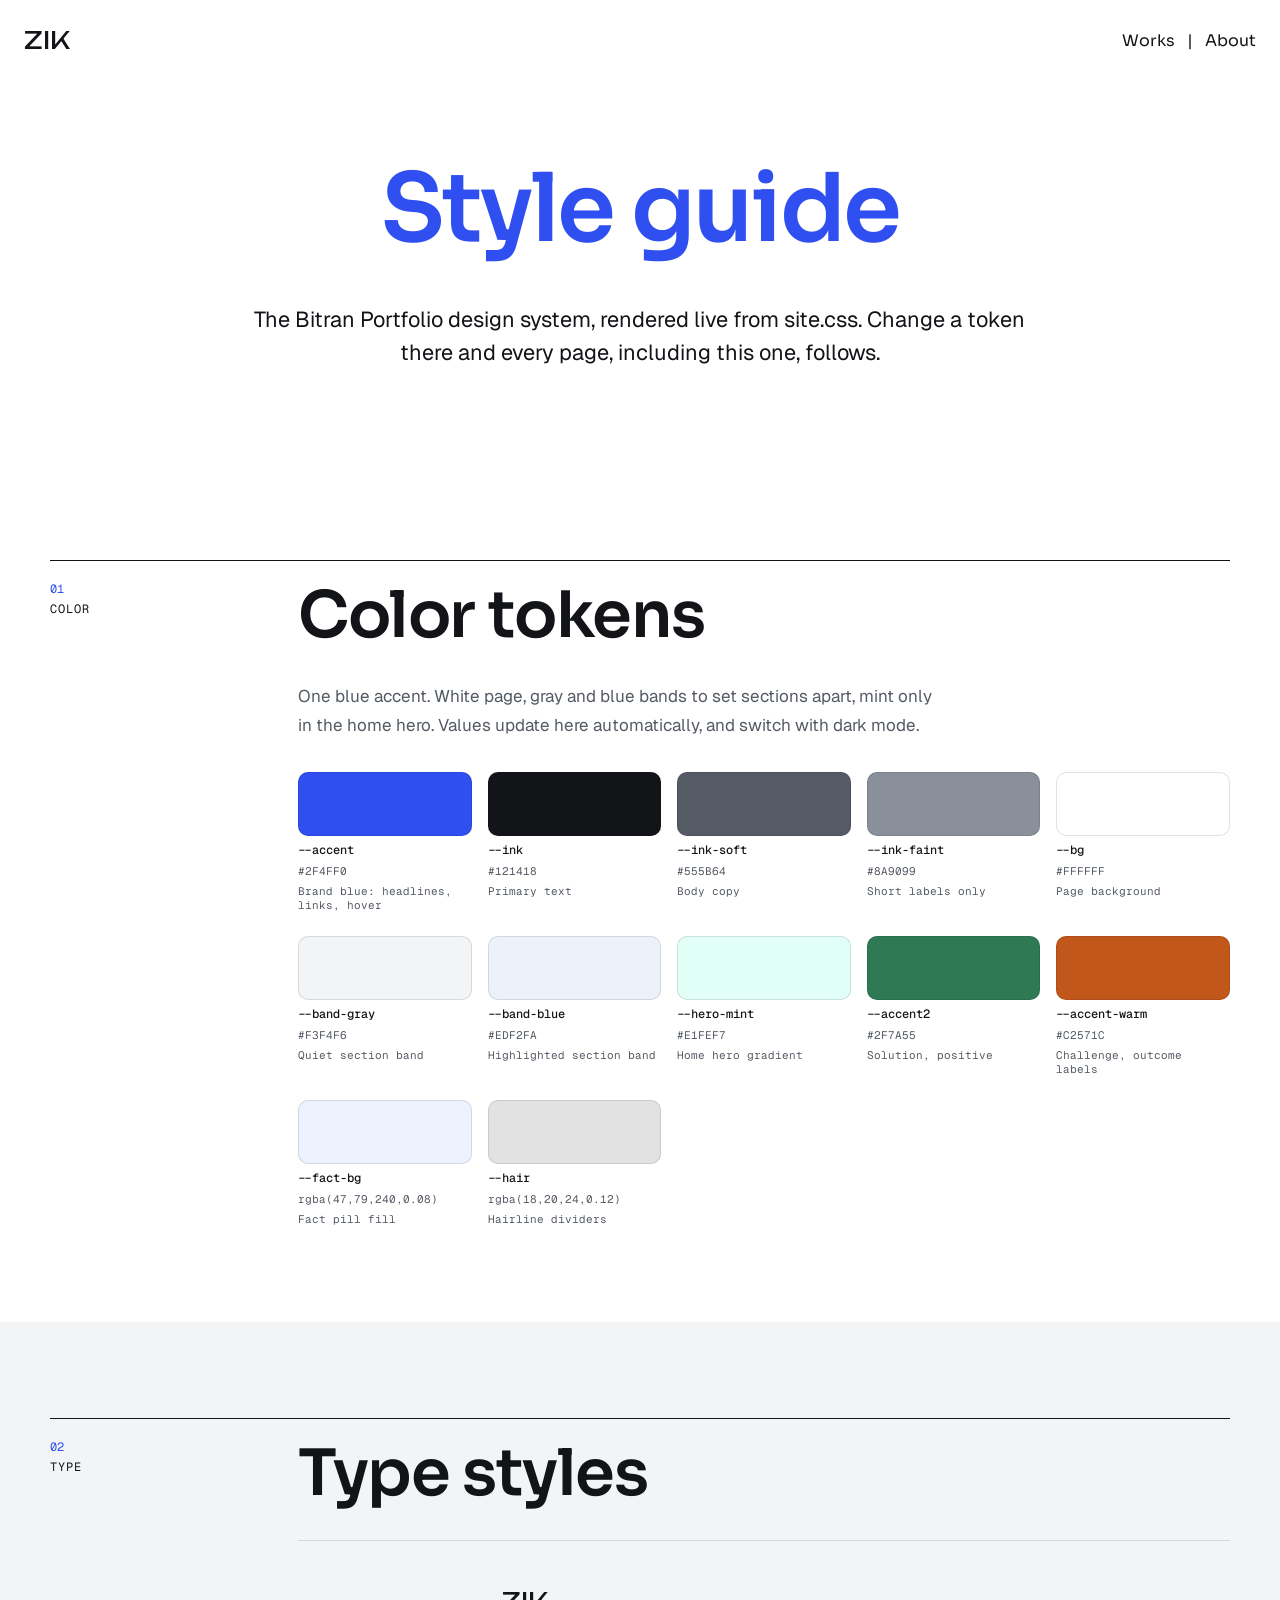
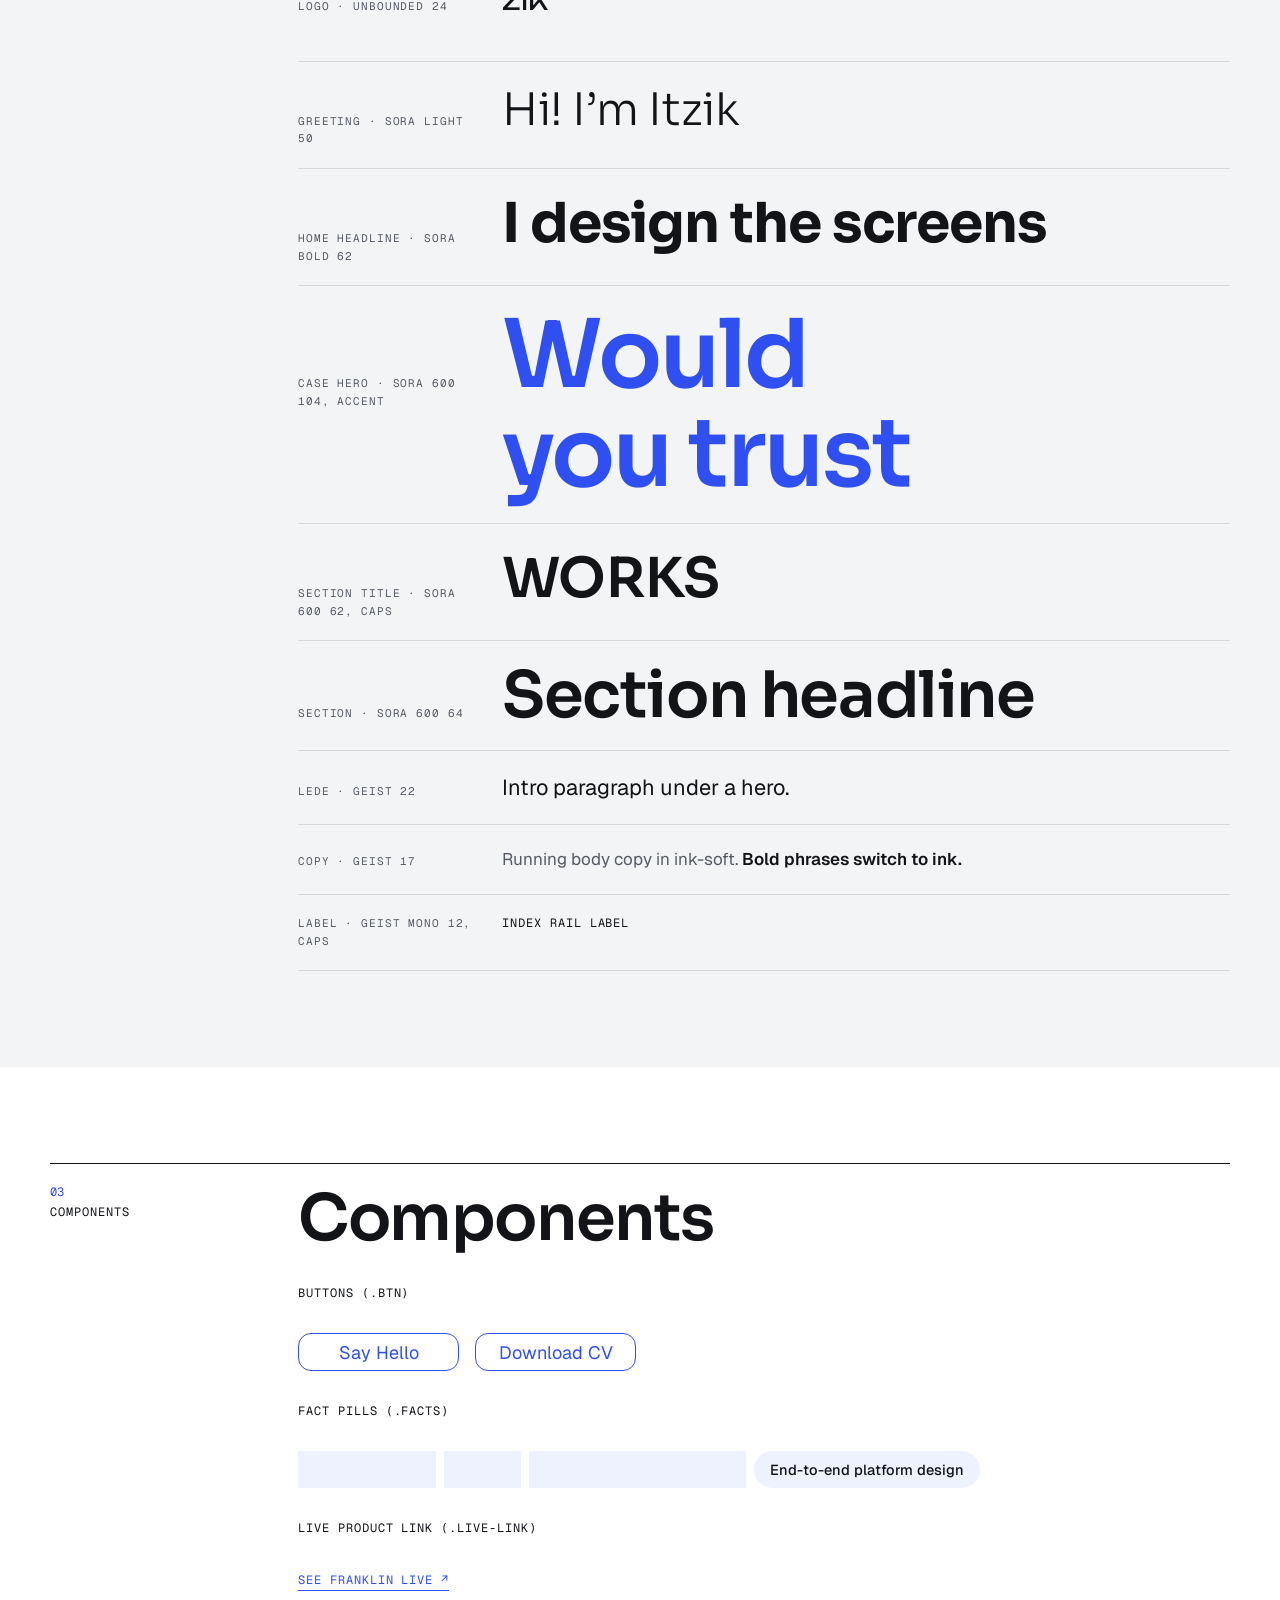
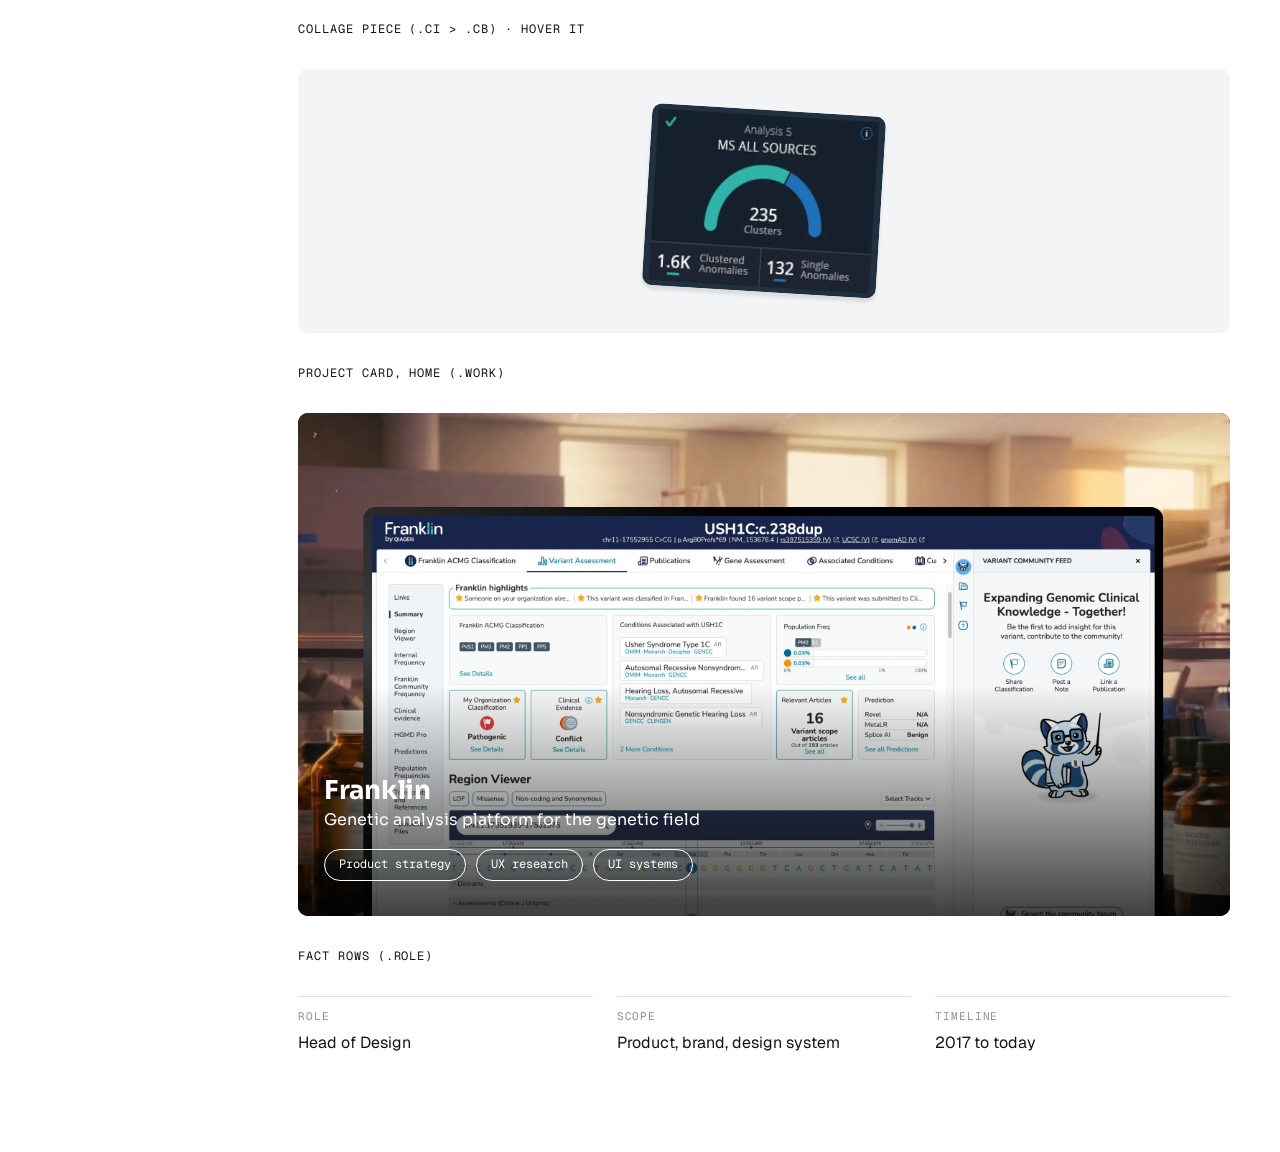
==== commit 43c974f4: "New home project cards, wide on every screen Four new card images from Figma (1298x700, rendered at " ====
--- a/styleguide/index.html
+++ b/styleguide/index.html
@@ -88,7 +88,7 @@
       <div class="sg-demo"><div class="collage-one"><div class="ci" style="--x:50%; --y:50%; --w:90%; --ar:235/183; --r:3.5deg; --d:0"><div class="cb sh-soft"><img src="../assets/img/home/c-analysis.webp" alt=""></div></div></div></div>
 
       <p class="mono">Project card, home (.work)</p>
-      <a class="work" href="../projects/franklin/"><img src="../assets/img/home/card-franklin.webp" alt=""><div class="txt"><b>Franklin</b><span class="d">Genetic analysis platform for the genetic field</span><span class="tags"><span>Product strategy</span><span>UX research</span><span>UI systems</span></span></div></a>
+      <a class="work" href="../projects/franklin/"><img src="../assets/img/home/card-franklin.webp?v=4" alt=""><div class="txt"><b>Franklin</b><span class="d">Genetic analysis platform for the genetic field</span><span class="tags"><span>Product strategy</span><span>UX research</span><span>UI systems</span></span></div></a>
 
       <p class="mono">Fact rows (.role)</p>
       <div class="role"><div><span class="k">Role</span><p>Head of Design</p></div><div><span class="k">Scope</span><p>Product, brand, design system</p></div><div><span class="k">Timeline</span><p>2017 to today</p></div></div>
--- a/assets/css/site.css
+++ b/assets/css/site.css
@@ -107,7 +107,10 @@
   /* full-bleed hero: the image runs to the window edges, centered on its main object; the window crops the sides, no white gap */
   .hero-photo.bleed{max-width:none; padding-inline:0; overflow:hidden;}
   .hero-photo.bleed img{width:min(126vw, 1818px); max-width:none; margin-left:50%; transform:translateX(-50%);}
-  @media (max-width:640px){ .hero-photo.bleed{padding-inline:0;} .hero-photo.bleed img{width:100%; margin-left:0; transform:none;} }
+  /* .xl: a wider frame (5440 instead of 3349) with the side screens complete. Same tablet size, so the image is 1.624x wider (up to 2953px); on wider screens it ends where the side tablets end, so there is no cut edge. */
+  .hero-photo.bleed.xl img{width:min(204.7vw, 2953px);}
+  .hero-photo.bleed.xl.n5400 img{width:min(203.2vw, 2930px);} /* a 5400-wide frame (Dreamplace) */
+  @media (max-width:640px){ .hero-photo.bleed{padding-inline:0;} .hero-photo.bleed img, .hero-photo.bleed.xl img, .hero-photo.bleed.xl.n5400 img{width:100%; margin-left:0; transform:none;} }
   /* viewer */
   .seg{display:flex; gap:24px; margin-bottom:16px; border-bottom:1px solid var(--hair);}
   .seg button{font:500 12px var(--f-mono); letter-spacing:0.08em; text-transform:uppercase; border:0; background:none; color:var(--ink-faint); padding:0 0 12px; cursor:pointer; border-bottom:2px solid transparent; margin-bottom:-1px;}
@@ -348,18 +351,29 @@
   .section-title{max-width:none; font-family:var(--f-display); font-size:clamp(36px,4.3vw,62px); font-weight:600; line-height:1.26; letter-spacing:-0.01em; text-transform:uppercase; text-align:center;}
   .section-intro{max-width:902px; margin:16px auto 0; text-align:center; font-size:17px; line-height:1.65; color:var(--ink-soft);}
   .work-list{max-width:1000px; margin:72px auto 0; display:grid; gap:31px;}
-  .work{position:relative; display:block; aspect-ratio:1298/580; border-radius:var(--radius-card); overflow:hidden; background:#121418; color:#FFFFFF; text-decoration:none; isolation:isolate;}
+  .work{position:relative; display:block; aspect-ratio:1298/700; border-radius:var(--radius-card); overflow:hidden; background:#121418; color:#FFFFFF; text-decoration:none; isolation:isolate;}
   .work > img{position:absolute; inset:0; width:100%; height:100%; object-fit:cover; transition:transform .7s cubic-bezier(.2,.7,.2,1); z-index:-1;}
   .work::after{content:''; position:absolute; inset:0; z-index:-1; background:linear-gradient(180deg, rgba(0,0,0,0) 54%, rgba(0,0,0,0.75) 100%);}
   .work .txt{position:absolute; left:26px; right:26px; bottom:35px; display:grid; gap:0;}
-  .work b{font-family:var(--f-display); font-size:clamp(26px,2.5vw,36px); font-weight:700; line-height:1.43; letter-spacing:-0.01em;}
-  .work .d{font-family:var(--f-display); font-size:clamp(17px,1.67vw,24px); font-weight:400; line-height:1.43;}
+  .work b{font-family:var(--f-display); font-size:26px; font-weight:700; line-height:1.43; letter-spacing:-0.01em;}
+  .work .d{font-family:var(--f-display); font-size:16px; font-weight:400; line-height:1.43;}
   .work .tags{display:flex; flex-wrap:wrap; gap:10px; margin-top:17px;}
-  .work .tags span{font-family:var(--f-mono); font-size:11px; line-height:1.3; padding:7px 14px; border:1px solid #FFFFFF; border-radius:999px; background:rgba(16,42,42,0.2);}
+  .work .tags span{font-family:var(--f-mono); font-size:12px; line-height:1.3; padding:7px 14px; border:1px solid #FFFFFF; border-radius:999px; background:rgba(16,42,42,0.2);}
   .work:hover > img{transform:scale(1.03);}
   .work:focus-visible{outline:2px solid var(--accent); outline-offset:4px;}
   @media (prefers-reduced-motion: reduce){ .work > img{transition:none;} .work:hover > img{transform:none;} }
-  @media (max-width:760px){ .work-list{margin-top:40px; gap:16px;} .work{aspect-ratio:4/5;} .work .txt{left:20px; right:20px; bottom:22px;} .work::after{background:linear-gradient(180deg, rgba(0,0,0,0) 30%, rgba(0,0,0,0.82) 100%);} .works{padding-block:8px 64px;} }
+  /* phones: the wide card image stays whole, and the text moves under it (dark text, no gradient) */
+  @media (max-width:760px){
+    .work-list{margin-top:40px; gap:48px;} .works{padding-block:8px 64px;}
+    .work{aspect-ratio:auto; overflow:visible; background:none; color:var(--ink); border-radius:0; isolation:auto;}
+    .work > img{position:static; height:auto; aspect-ratio:1298/700; border-radius:var(--radius-card); z-index:auto;}
+    .work::after{display:none;}
+    .work .txt{position:static; padding-top:16px;}
+    .work .d{color:var(--ink-soft);}
+    .work .tags{margin-top:12px;}
+    .work .tags span{border-color:var(--hair); background:none; color:var(--ink);}
+    .work:hover > img{transform:none;}
+  }
 
   /* about (home) and live-product link (case-study hero) */
   .about .role{row-gap:28px;}
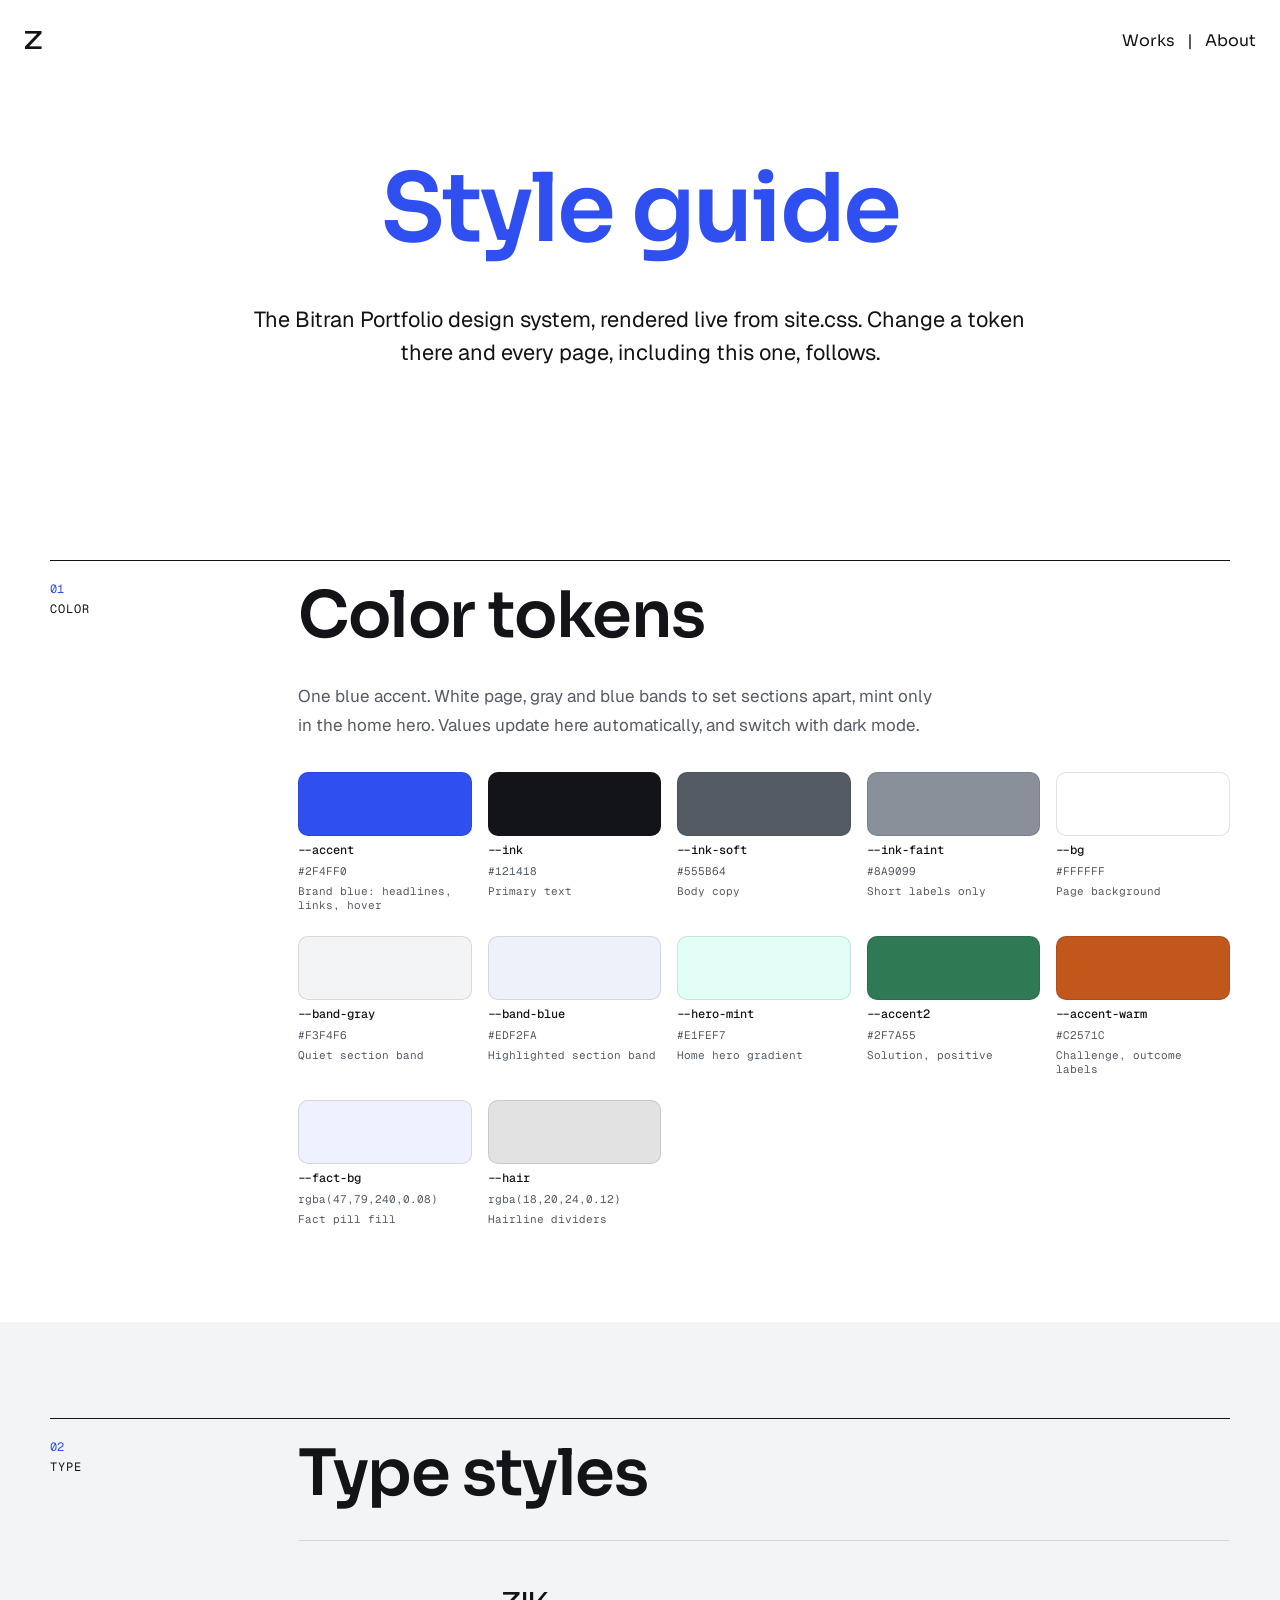
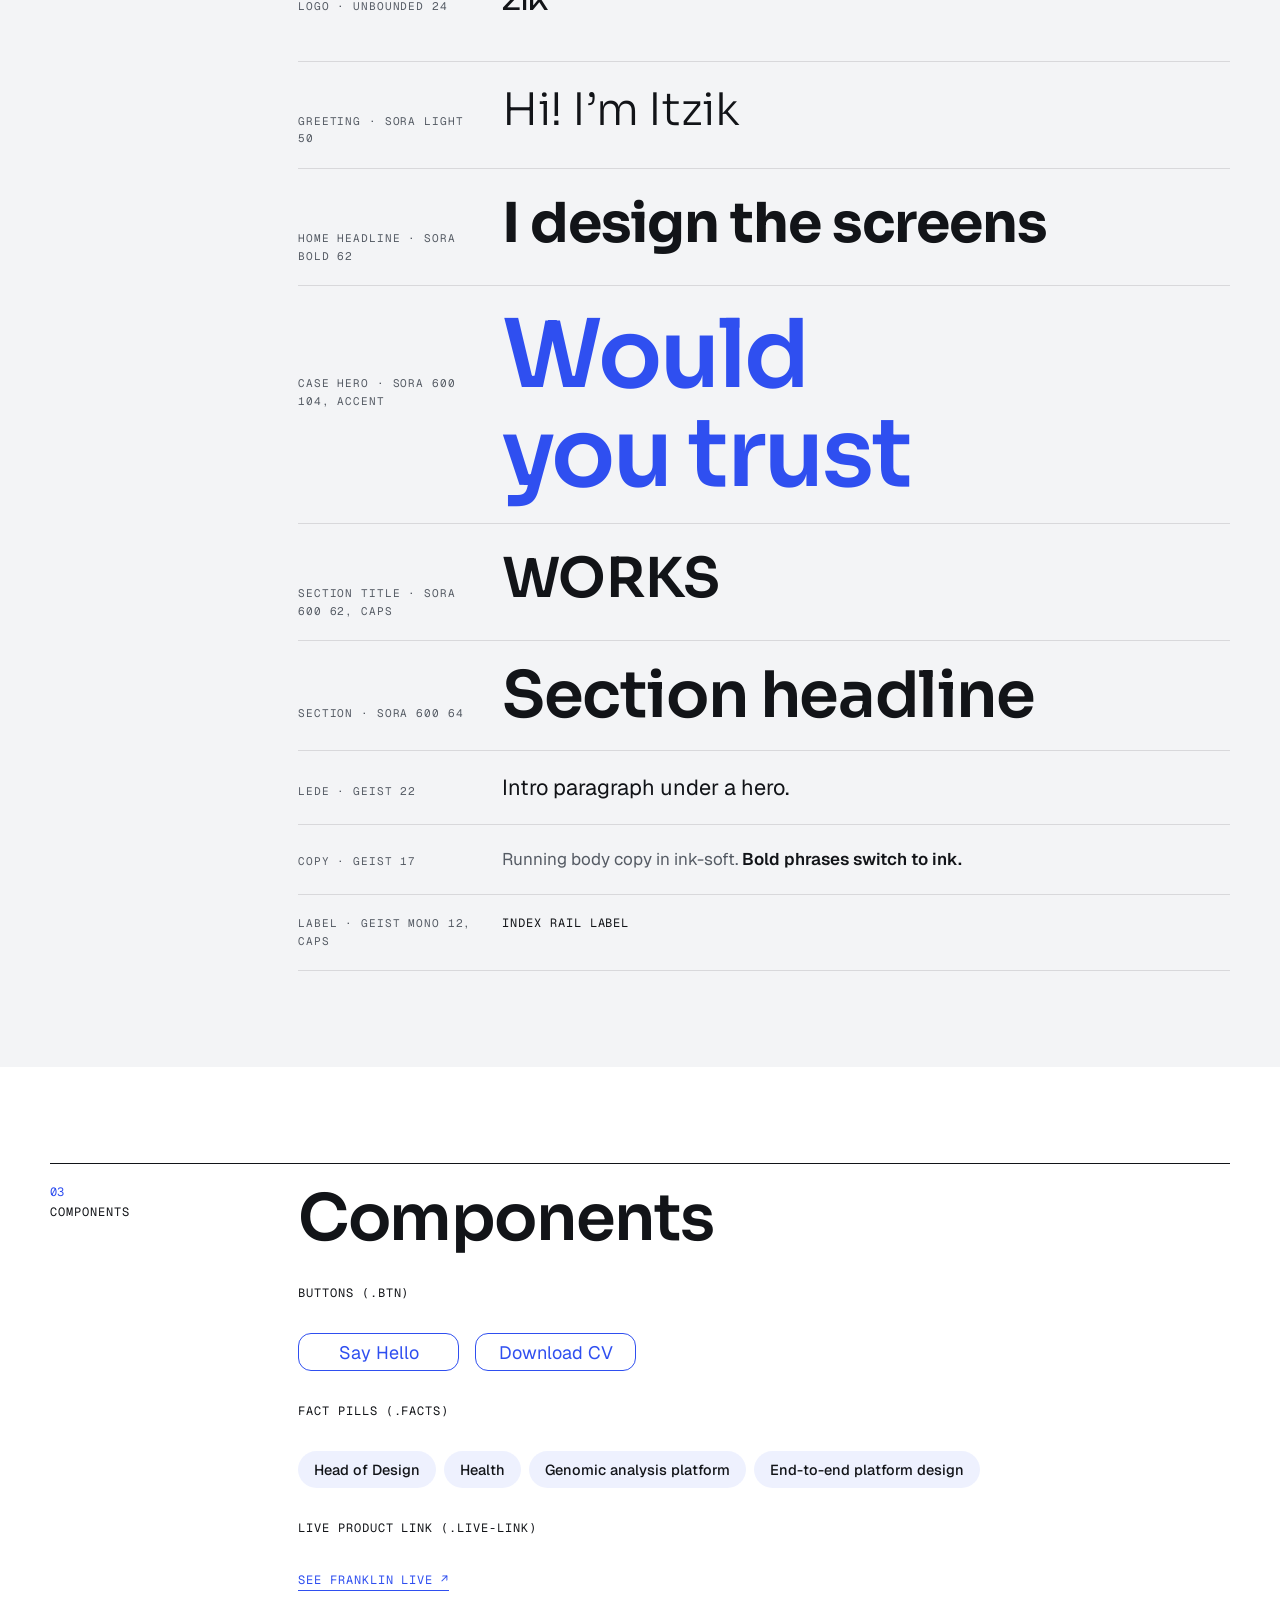
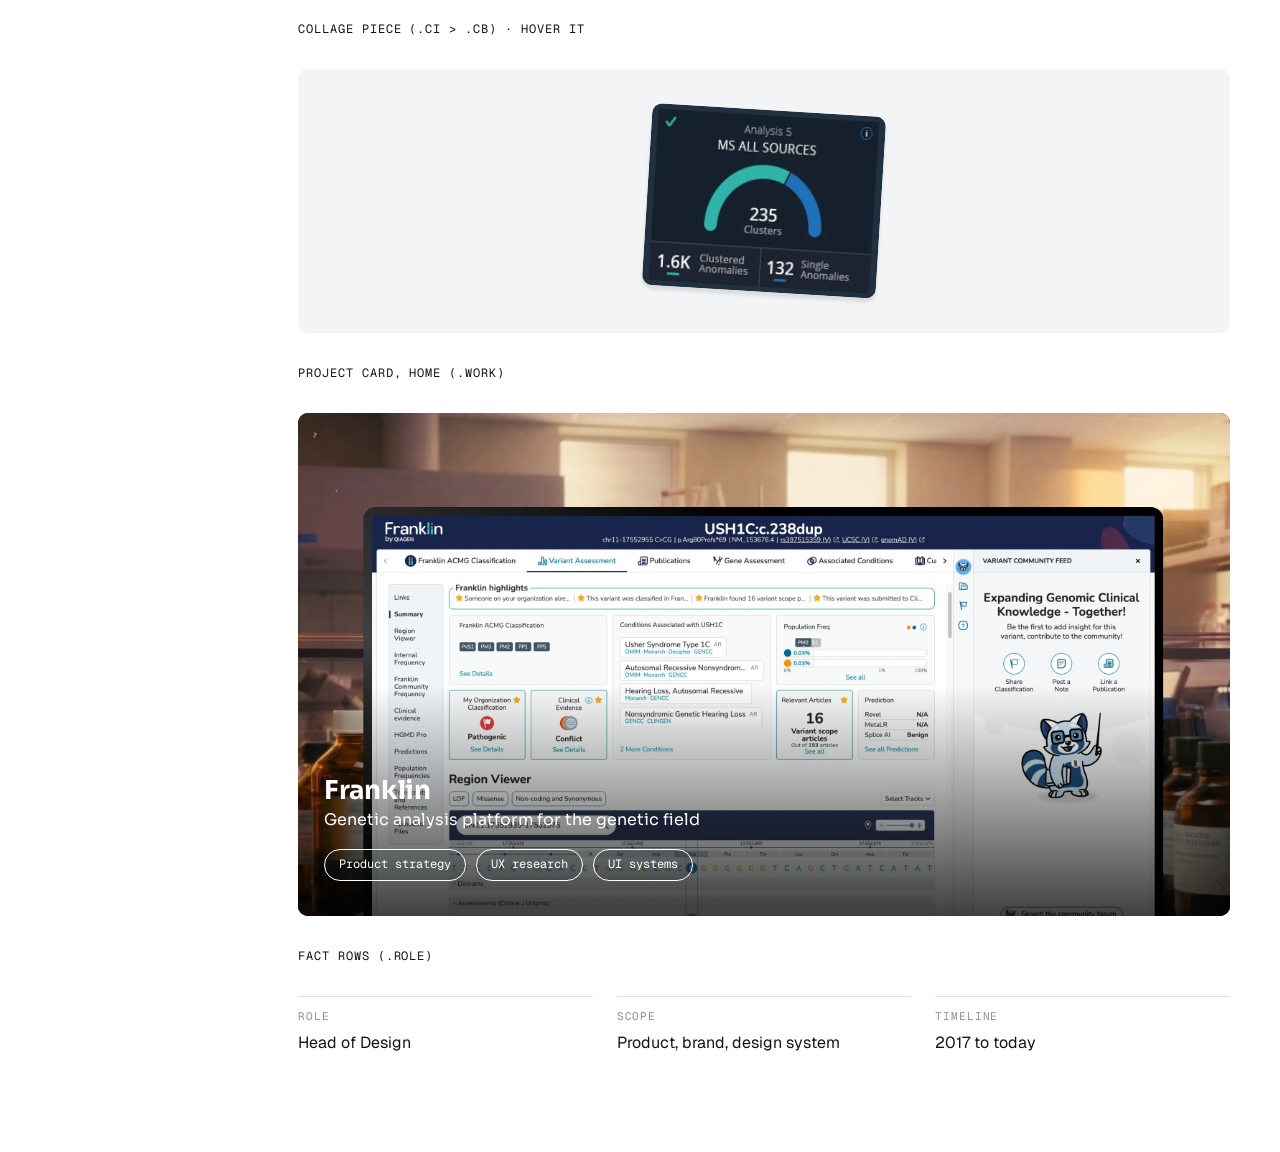
==== commit 8271fef8: "New home page, dark ThetaRay and Sixgill pages, Related work cards - Home page v2 from Figma (frame " ====
--- a/styleguide/index.html
+++ b/styleguide/index.html
@@ -26,7 +26,7 @@
      To change the system, edit the tokens at the top of site.css (or ask Claude), then reload this page. -->
 <header class="sitebar" id="sitebar">
   <nav class="topbar" aria-label="Main">
-    <a class="logo" href="../" aria-label="Itzik Bitran, home">ZIK</a>
+    <a class="logo" href="../" aria-label="Itzik Bitran, home">Z</a>
     <span class="nav"><a href="../#works">Works</a><i aria-hidden="true">|</i><a href="../#about">About</a></span>
   </nav>
 </header>
--- a/assets/css/site.css
+++ b/assets/css/site.css
@@ -68,7 +68,7 @@
   .topbar .nav i{font-style:normal; color:var(--ink);}
   .under-bar, .band.under-bar{margin-top:calc(-1 * var(--bar-h)); padding-top:var(--bar-h);}
   .band.flush-b{padding-bottom:0;}
-  @media (max-width:640px){ .sitebar{padding-inline:16px;} }
+  @media (max-width:640px){ .sitebar{padding-inline:16px;} .topbar a{padding-block:10px; margin-block:-10px;} .topbar .logo{padding-inline:8px; margin-inline:-8px;} .foot-contact a{padding-block:10px;} }
   .hero{padding-block:40px 56px;}
   .hero h1{color:var(--accent); font-size:clamp(40px,7.4vw,104px); line-height:1.04; letter-spacing:-0.028em; font-weight:600; max-width:13ch;}
   .facts{list-style:none; margin:28px 0 0; padding:0; display:flex; flex-wrap:wrap; gap:8px;}
@@ -469,7 +469,7 @@
   .s-dark{background:var(--band-dark); padding-block:56px; margin-top:40px;}
   .s-dark .duo, .s-dark .stack{gap:20px;}
   .narrow{max-width:820px; margin-inline:auto;}
-  .narrow.sm{max-width:560px;}
+  .narrow.sm{max-width:544px;} /* the chart's real size, so it is never stretched */
   .tiles.t6{grid-template-columns:repeat(6,minmax(0,1fr));}
   @media (max-width:900px){ .tiles.t6{grid-template-columns:repeat(3,minmax(0,1fr));} }
   .crop .shot img{aspect-ratio:3/4; object-fit:cover; object-position:top;}
@@ -503,3 +503,167 @@
     .learned{margin-block:72px;}
   }
   @media (prefers-reduced-motion: reduce){ .person img{transition:none;} .person:hover img{transform:none;} }
+
+  /* ---------- Home page v2 (Figma 208:376) ----------
+     Lavender page, centered hero, four gradient project cards with tilted screens, About card and a closing call to action.
+     Fun motion: hero rises in, scroll arrow bobs, cards rise and their screens settle into place, screens lift on hover,
+     About dots float. All motion is off with prefers-reduced-motion. Phone layout below 900px. */
+  .home2{--nh-bg:#F5F3F8; --nh-ink:#261E33; --nh-deep:#102A2A; --nh-green:#6AF373; --bar-bg:#F5F3F8; background:var(--nh-bg);}
+  .home2 .topbar a, .home2 .topbar .nav i{color:var(--nh-ink);}
+  .home2 .topbar a:hover{color:var(--accent);}
+
+  /* hero */
+  .nh-hero{position:relative; text-align:center; isolation:isolate; overflow:hidden;}
+  /* the light blue glow drifts slowly, like a cloud: two soft blobs moving on different loops */
+  .nh-hero::before, .nh-hero::after{content:''; position:absolute; z-index:-1; pointer-events:none; left:50%; top:52px; border-radius:50%;}
+  .nh-hero::before{width:1442px; height:744px; margin:-372px 0 0 -721px; background:radial-gradient(closest-side, rgba(121,215,247,0.5), rgba(119,217,248,0)); animation:nh-cloud-a 18s ease-in-out infinite alternate;}
+  .nh-hero::after{width:760px; height:420px; margin:-210px 0 0 -380px; background:radial-gradient(closest-side, rgba(121,215,247,0.28), rgba(119,217,248,0)); animation:nh-cloud-b 23s ease-in-out infinite alternate;}
+  @keyframes nh-cloud-a{0%{transform:translate(-4%,0) scale(1);} 50%{transform:translate(3%,4%) scale(1.06,0.96);} 100%{transform:translate(5%,-2%) scale(0.97,1.04);}}
+  @keyframes nh-cloud-b{0%{transform:translate(22%,8%) scale(1);} 50%{transform:translate(-18%,14%) scale(1.15);} 100%{transform:translate(-26%,2%) scale(0.92);}}
+  .nh-hero-in{min-height:677px; padding:57px 24px 72px; display:flex; flex-direction:column; align-items:center;}
+  .nh-hero h1{font-size:72px; font-weight:700; line-height:1.26; letter-spacing:-0.01em; color:var(--accent); max-width:none;}
+  .nh-sub{margin-top:19px; max-width:1079px; font-family:var(--f-display); font-weight:300; font-size:38px; line-height:1.26; color:var(--nh-ink); text-wrap:wrap;}
+  .nh-cta-row{display:flex; gap:8px; margin-top:73px;}
+  .nh-btn{display:inline-flex; align-items:center; justify-content:center; width:180px; height:60px; border-radius:53px; background:#FFFFFF; border:1px solid #FFFFFF; color:var(--accent); font-family:var(--f-body); font-size:18px; text-decoration:none; transition:transform .25s ease, box-shadow .25s ease, background .2s ease;}
+  .nh-btn.solid{background:var(--accent); border-color:var(--accent); color:#FFFFFF;}
+  .nh-btn:hover{transform:translateY(-3px); box-shadow:0 10px 24px rgba(47,79,240,0.18);}
+  .nh-btn.solid:hover{background:#2440D6;}
+  .nh-btn:focus-visible, .nh-card:focus-visible, .nh-scroll:focus-visible, .nh-link:focus-visible{outline:2px solid var(--accent); outline-offset:4px;}
+  .nh-scroll{margin-top:92px; display:flex; flex-direction:column; align-items:center; gap:10px; font-family:var(--f-display); font-weight:300; font-size:20px; color:var(--accent); text-decoration:none;}
+  .nh-scroll i{font-style:normal; font-size:18px; line-height:1; animation:nh-bob 1.8s ease-in-out infinite;}
+
+  /* works */
+  .nh-works{padding:110px 24px 0;}
+  .nh-title{max-width:1180px; margin:0 auto; font-size:52px; font-weight:700; line-height:1.26; letter-spacing:-0.01em; text-transform:uppercase; color:var(--nh-deep);}
+  .nh-about .nh-title{text-transform:none;}
+  .nh-list{max-width:1180px; margin:96px auto 0; display:grid; gap:24px;}
+  .nh-card{position:relative; display:block; aspect-ratio:1297/447; border-radius:30px; overflow:hidden; color:#FFFFFF; text-decoration:none; isolation:isolate;}
+  .nh-card.fr{background:linear-gradient(184.7deg, #0D1E58 9.6%, #1D41BE 146.7%);}
+  .nh-card.tr{background:linear-gradient(187.9deg, #30B3A8 18.5%, #46B6E7 122.5%);}
+  .nh-card.dw{background:linear-gradient(186.4deg, #81D7F9 12.3%, #ABE7FF 136.1%);}
+  .nh-card.dw .nh-txt{text-shadow:0 1px 14px rgba(20,90,140,0.28);} /* readability: white text on the light blue card */
+  /* phone and compact cards: Sixgill's screen centered, ThetaRay's screens moved down so the top one isn't cut */
+  .nh-card.sg{--sx:-110.7%;} .nh-card.tr{--sy:12%;}
+  .nh-card.sg{background:linear-gradient(196.2deg, #7E46D7 22.9%, #422571 93.9%);}
+  .nh-txt{position:absolute; left:4.86%; top:50%; transform:translateY(-50%); width:46.3%; z-index:2;}
+  .nh-txt p{font-family:var(--f-display); font-size:42px; line-height:1.232; color:#FFFFFF;}
+  .nh-txt p span{display:block; font-weight:400;}
+  .nh-txt p b{display:block; font-weight:700;}
+  .nh-more{display:inline-flex; align-items:baseline; gap:10px; margin-top:28px; font-family:var(--f-display); font-size:24px; line-height:1.232;}
+  .nh-more i, .nh-final .nh-link i{font-style:normal; display:inline-block; transition:transform .3s cubic-bezier(.2,.8,.2,1);}
+  .nh-card:hover .nh-more i{transform:translate(4px,-4px);}
+  .nh-u{text-decoration:underline; text-decoration-color:transparent; text-decoration-thickness:1.5px; text-underline-offset:6px; transition:text-decoration-color .25s ease;}
+  .nh-card:hover .nh-u, .nh-card:focus-visible .nh-u{text-decoration-color:currentColor;}
+  .nh-vis, .nh-stage{position:absolute; inset:0;}
+  .nh-shot{position:absolute; left:var(--x); top:var(--y); width:var(--w); aspect-ratio:var(--ar); transform:translate(-50%,-50%) rotate(var(--r,0deg)); transition:transform .7s cubic-bezier(.2,.8,.2,1), opacity .7s ease;}
+  .nh-shot img{display:block; width:100%; height:100%; object-fit:cover; border-radius:inherit; max-width:none;}
+  .nh-shot.frame7{border:7px solid #000000; border-radius:9px; background:#000000;}
+  .nh-card.sg .nh-shot.frame7{border-radius:10px;}
+  .nh-shot.frame4{border:4px solid #000000; border-radius:15px; background:#000000;}
+  .nh-shot.float{border:2px solid #017EAA; border-radius:10px; background:#FFFFFF; box-shadow:30px 30px 30px rgba(0,0,0,0.15);}
+  .nh-shot.pin{border-radius:50%; box-shadow:30px 30px 29px rgba(0,0,0,0.29);}
+  .nh-shot.phone img{object-fit:contain;}
+  @media (hover:hover) and (pointer:fine){
+    .nh-card:hover .nh-shot{transform:translate(calc(-50% + var(--hx,0px)), calc(-50% + var(--hy,0px))) rotate(calc(var(--r,0deg) + var(--hr,0deg)));}
+  }
+  @media (min-width:900px) and (max-width:1180px){ .nh-txt p{font-size:32px;} .nh-more{font-size:20px; margin-top:20px;} }
+
+  /* about */
+  .nh-about{padding:101px 24px 220px; overflow-x:clip; background:radial-gradient(721px 249px at 50% 100%, rgba(121,215,247,0.5), rgba(119,217,248,0) 100%);}
+  .nh-about-in{position:relative; max-width:1180px; margin:0 auto; padding-top:31px; isolation:isolate;}
+  .nh-about-card{margin-top:39px; min-height:598px; border-radius:60px; background:var(--nh-deep); padding:61px 47px; color:#FFFFFF;}
+  .nh-about-card p{max-width:min(685px, calc(100% - 520px)); font-family:var(--f-display); font-size:18px; line-height:1.4; color:#FFFFFF;}
+  .nh-about-card p + p{margin-top:28px;}
+  .nh-about-card em{font-style:normal; color:var(--nh-green);}
+  .nh-about-card .peek[data-peek]{border-bottom-color:rgba(106,243,115,0.6);}
+  .nh-link{color:var(--nh-green); text-decoration:underline; text-decoration-thickness:1.5px; text-underline-offset:5px;}
+  .nh-portrait{position:absolute; right:86.5px; top:5px; width:361px; height:650px;}
+  .nh-portrait img{position:relative; z-index:1; width:100%; height:100%; object-fit:cover; border-radius:190.5px;}
+  .nh-dot{position:absolute; display:block; border-radius:50%; aspect-ratio:1;}
+  .nh-dot.blue{left:-42.66%; top:10.92%; width:34.35%; background:var(--accent); z-index:-1; animation:nh-float 6s ease-in-out infinite;}
+  .nh-dot.green-s{left:-8.31%; top:6%; width:11.08%; background:var(--nh-green); z-index:-1; animation:nh-float 4.5s ease-in-out -1.5s infinite;}
+  .nh-dot.glow{left:87.95%; top:84.46%; width:11.08%; background:var(--nh-bg); z-index:2; box-shadow:0 0 24px rgba(245,243,248,0.55); animation:nh-pulse 3.2s ease-in-out infinite;}
+  .nh-final{position:relative; margin-top:33px; min-height:253px; padding:55px 47px; display:flex; align-items:center; isolation:isolate;}
+  .nh-final::before{content:''; position:absolute; inset:0; z-index:-1; border-radius:60px; background:var(--accent);
+    -webkit-mask-image:radial-gradient(circle 66px at calc(100% - 124px) -21px, transparent 97%, #000 100%); mask-image:radial-gradient(circle 66px at calc(100% - 124px) -21px, transparent 97%, #000 100%);}
+  .nh-final p{font-family:var(--f-display); font-size:52px; font-weight:700; line-height:1.26; color:#FFFFFF; max-width:1174px;}
+  .nh-final .nh-link{text-decoration:none; white-space:nowrap;}
+  .nh-final .nh-link.u{text-decoration:underline; text-decoration-thickness:3px; text-underline-offset:8px;}
+  .nh-final .nh-link i{margin-left:4px; font-weight:400;}
+  .nh-final .nh-link:hover i{transform:translate(4px,-4px);}
+  .nh-dot.green-l{right:72.5px; top:-73px; width:103px; background:var(--nh-green); animation:nh-float 5s ease-in-out -2s infinite;}
+
+  /* motion */
+  @keyframes nh-rise{from{opacity:0; transform:translateY(18px);} to{opacity:1; transform:none;}}
+  @keyframes nh-bob{0%,100%{transform:translateY(0);} 50%{transform:translateY(6px);}}
+  @keyframes nh-float{0%,100%{translate:0 0;} 50%{translate:0 -10px;}}
+  @keyframes nh-pulse{0%,100%{scale:1;} 50%{scale:1.15;}}
+  .nh-rise{animation:nh-rise .9s cubic-bezier(.2,.8,.2,1) both;}
+  .nh-hero .nh-rise:nth-child(2){animation-delay:.12s;} .nh-hero .nh-rise:nth-child(3){animation-delay:.24s;} .nh-hero .nh-rise:nth-child(4){animation-delay:.42s;}
+  .js-reveal [data-reveal]{opacity:0; transform:translateY(40px); transition:opacity .8s ease, transform .9s cubic-bezier(.2,.8,.2,1);}
+  .js-reveal [data-reveal].in{opacity:1; transform:none;}
+  .js-reveal .nh-card:not(.in) .nh-shot{opacity:0; transform:translate(calc(-50% - var(--hx,0px) * 3), calc(-50% + 40px)) rotate(calc(var(--r,0deg) - var(--hr,0deg) * 2));}
+  .nh-card .nh-shot:nth-child(2){transition-delay:.08s;} .nh-card .nh-shot:nth-child(3){transition-delay:.16s;}
+  .nh-card.in:hover .nh-shot{transition-delay:0s;}
+  @media (prefers-reduced-motion: reduce){
+    .nh-rise, .nh-scroll i, .nh-dot, .nh-hero::before, .nh-hero::after{animation:none;}
+    .js-reveal [data-reveal], .js-reveal .nh-card:not(.in) .nh-shot{opacity:1; transform:none; transition:none;}
+    .js-reveal .nh-card .nh-shot{transform:translate(-50%,-50%) rotate(var(--r,0deg)); transition:none;}
+    .nh-card:hover .nh-shot{transform:translate(-50%,-50%) rotate(var(--r,0deg));}
+  }
+
+  /* phones and small tablets: text above, the card's screens below (the stage keeps its desktop proportions and shows its right side) */
+  @media (max-width:899px){
+    .nh-hero-in{min-height:0; padding:40px 16px 56px;}
+    .nh-hero h1{font-size:44px;}
+    .nh-sub{font-size:22px; margin-top:14px;}
+    .nh-cta-row{margin-top:36px;}
+    .nh-btn{width:150px; height:52px; font-size:16px;}
+    .nh-scroll{margin-top:48px; font-size:16px;}
+    .nh-works{padding:56px 16px 0;}
+    .nh-title{font-size:34px;}
+    .nh-list{margin-top:32px; gap:16px;}
+    .nh-card{aspect-ratio:auto; border-radius:24px;}
+    .nh-txt{position:relative; left:auto; top:auto; transform:none; width:auto; padding:28px 24px 8px;}
+    .nh-txt p{font-size:22px;}
+    .nh-more{font-size:17px; margin-top:12px;}
+    .nh-vis{position:relative; inset:auto; aspect-ratio:640/447; overflow:hidden;}
+    .nh-stage{inset:auto; top:var(--sy,0%); height:100%; width:202.66%; left:var(--sx,-109.4%);}
+    .nh-shot.frame7{border-width:4px;} .nh-shot.frame4{border-width:3px; border-radius:10px;}
+    .nh-shot.float{box-shadow:12px 12px 16px rgba(0,0,0,0.15);} .nh-shot.pin{box-shadow:12px 12px 16px rgba(0,0,0,0.25);}
+    .nh-about{padding:64px 16px 140px;}
+    .nh-about-in{padding-top:0;}
+    .nh-portrait{position:relative; right:auto; top:auto; width:200px; height:200px; margin:28px auto -56px; z-index:1;}
+    .nh-portrait img{border-radius:50%; object-position:50% 69%;}
+    .nh-dot.blue{left:-38%; top:2%; width:42%;} .nh-dot.green-s{left:-2%; top:-6%; width:13%;} .nh-dot.glow{left:84%; top:76%; width:13%;}
+    .nh-about-card{margin-top:0; min-height:0; padding:80px 24px 32px; border-radius:32px;}
+    .nh-about-card p{max-width:none; font-size:17px; line-height:1.55;}
+    .nh-about-card p + p{margin-top:16px;}
+    .nh-final{margin-top:44px; min-height:0; padding:40px 24px 36px;}
+    .nh-final::before{border-radius:32px; -webkit-mask-image:radial-gradient(circle 40px at calc(100% - 56px) -10px, transparent 96%, #000 100%); mask-image:radial-gradient(circle 40px at calc(100% - 56px) -10px, transparent 96%, #000 100%);}
+    .nh-final p{font-size:28px;}
+    .nh-final .nh-link.u{text-decoration-thickness:2px; text-underline-offset:5px;}
+    .nh-dot.green-l{right:28px; top:-38px; width:56px;}
+  }
+
+  /* Related work on project pages: the home page project cards in a compact form (text on top, screens below), three across */
+  .nh-related{display:grid; grid-template-columns:repeat(3,minmax(0,1fr)); gap:16px;}
+  .nh-card.compact{aspect-ratio:auto; border-radius:24px;}
+  .nh-card.compact .nh-txt{position:relative; left:auto; top:auto; transform:none; width:auto; padding:28px 24px 8px;}
+  .nh-card.compact .nh-txt p{font-size:20px;}
+  .nh-card.compact .nh-more{font-size:17px; margin-top:12px;}
+  .nh-card.compact .nh-vis{position:relative; inset:auto; aspect-ratio:640/447; overflow:hidden;}
+  .nh-card.compact .nh-stage{inset:auto; top:var(--sy,0%); height:100%; width:202.66%; left:var(--sx,-109.4%);}
+  .nh-card.compact .nh-shot.frame7{border-width:4px;} .nh-card.compact .nh-shot.frame4{border-width:3px; border-radius:10px;}
+  .nh-card.compact .nh-shot.float{box-shadow:12px 12px 16px rgba(0,0,0,0.15);} .nh-card.compact .nh-shot.pin{box-shadow:12px 12px 16px rgba(0,0,0,0.25);}
+  @media (max-width:1000px){ .nh-related{grid-template-columns:minmax(0,1fr); max-width:560px;} }
+
+  /* Dark project page (trial on ThetaRay and Sixgill): add class="page-dark" to <body>. Same layout, inverted tokens. */
+  .page-dark{--bg:#1C1526; --tile:#2A2236; --ink:#F5F3F8; --ink-soft:rgba(245,243,248,0.72); --ink-faint:rgba(245,243,248,0.5);
+    --rule:#F5F3F8; --hair:rgba(245,243,248,0.16); --band-gray:#251D31; --band-blue:#272242; --band-dark:#120D19;
+    --accent:#8FA2FF; --fact-bg:rgba(143,162,255,0.16); --bar-bg:#1C1526; --top-green:rgba(106,243,115,0.10); --top-blue:rgba(143,162,255,0.16);
+    background:var(--bg); color:var(--ink);}
+  .page-dark .topbar a, .page-dark .topbar .nav i{color:var(--ink);}
+  .page-dark .topbar a:hover{color:var(--accent);}
+  .page-dark .live-link{color:var(--accent);}
+  .page-dark .s-dark{background:none; padding-block:0;} /* dark pages: no band behind the screenshots, they sit on the page */
